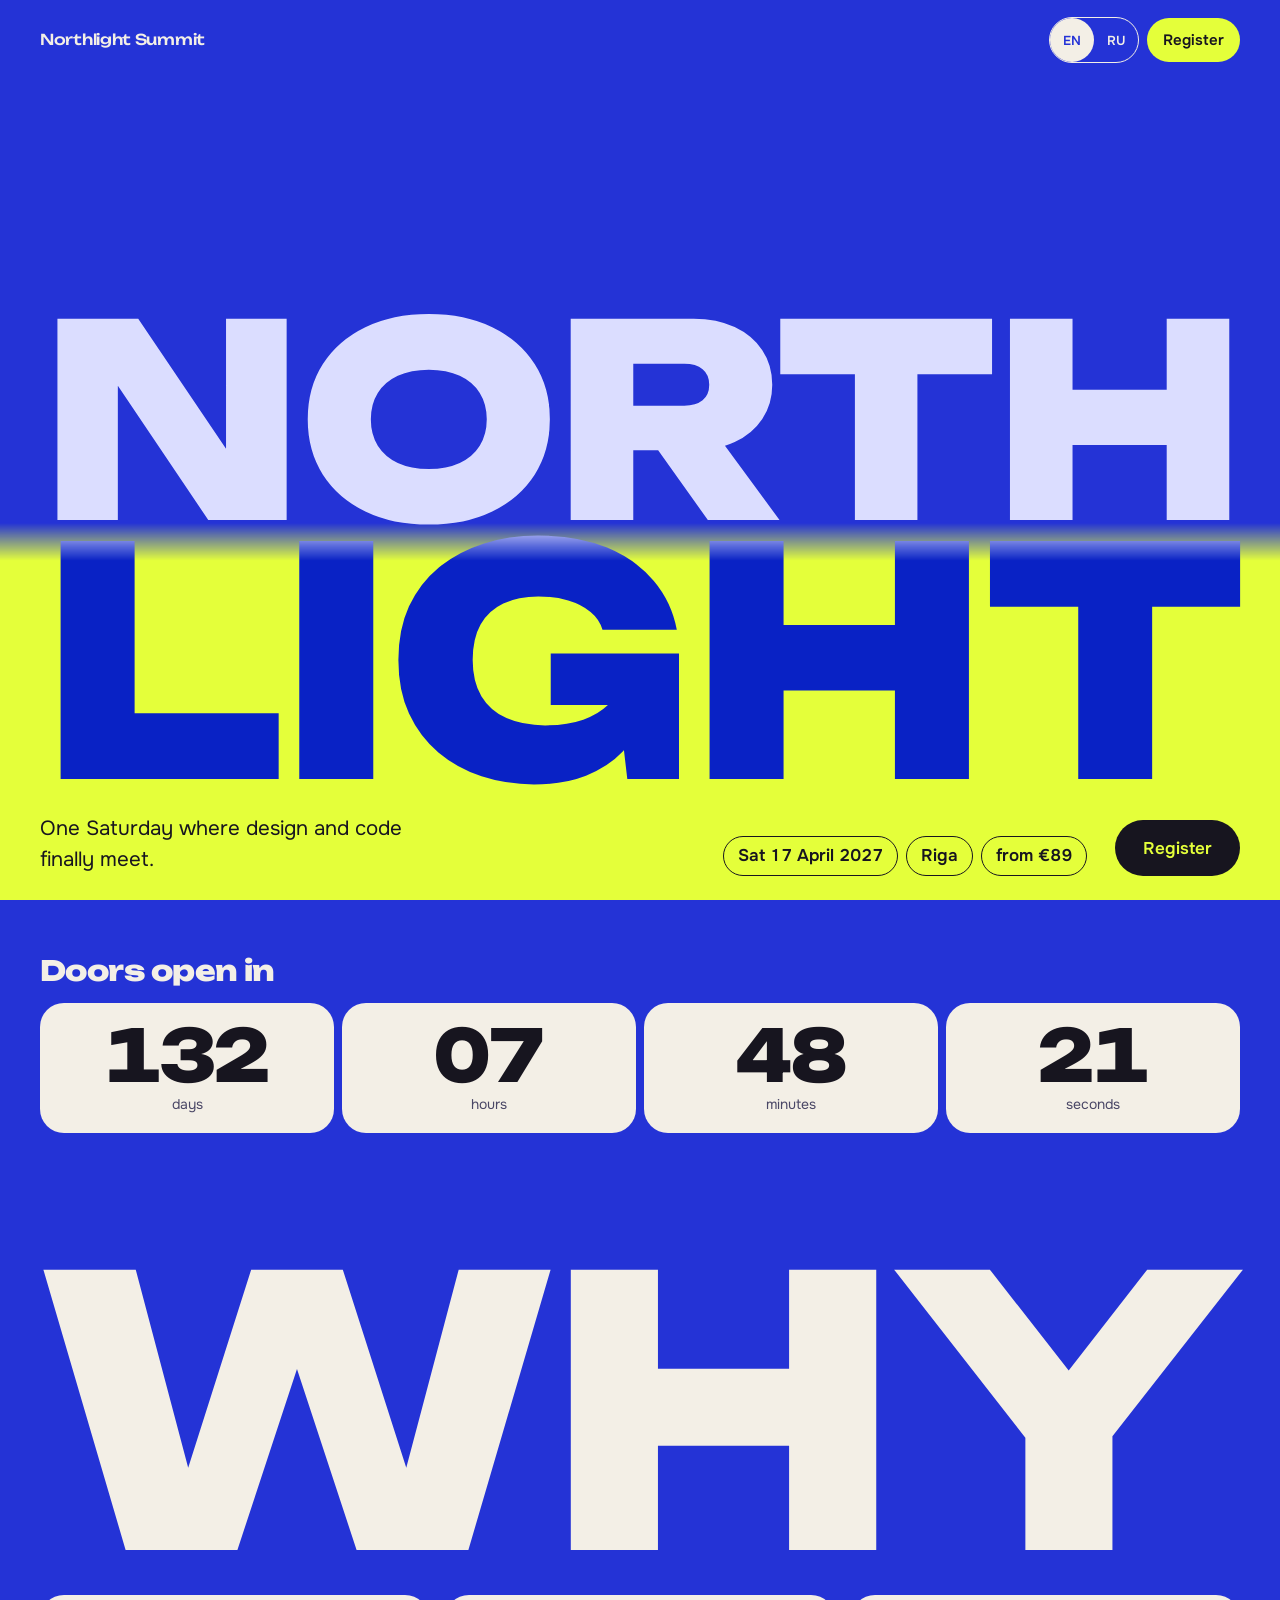
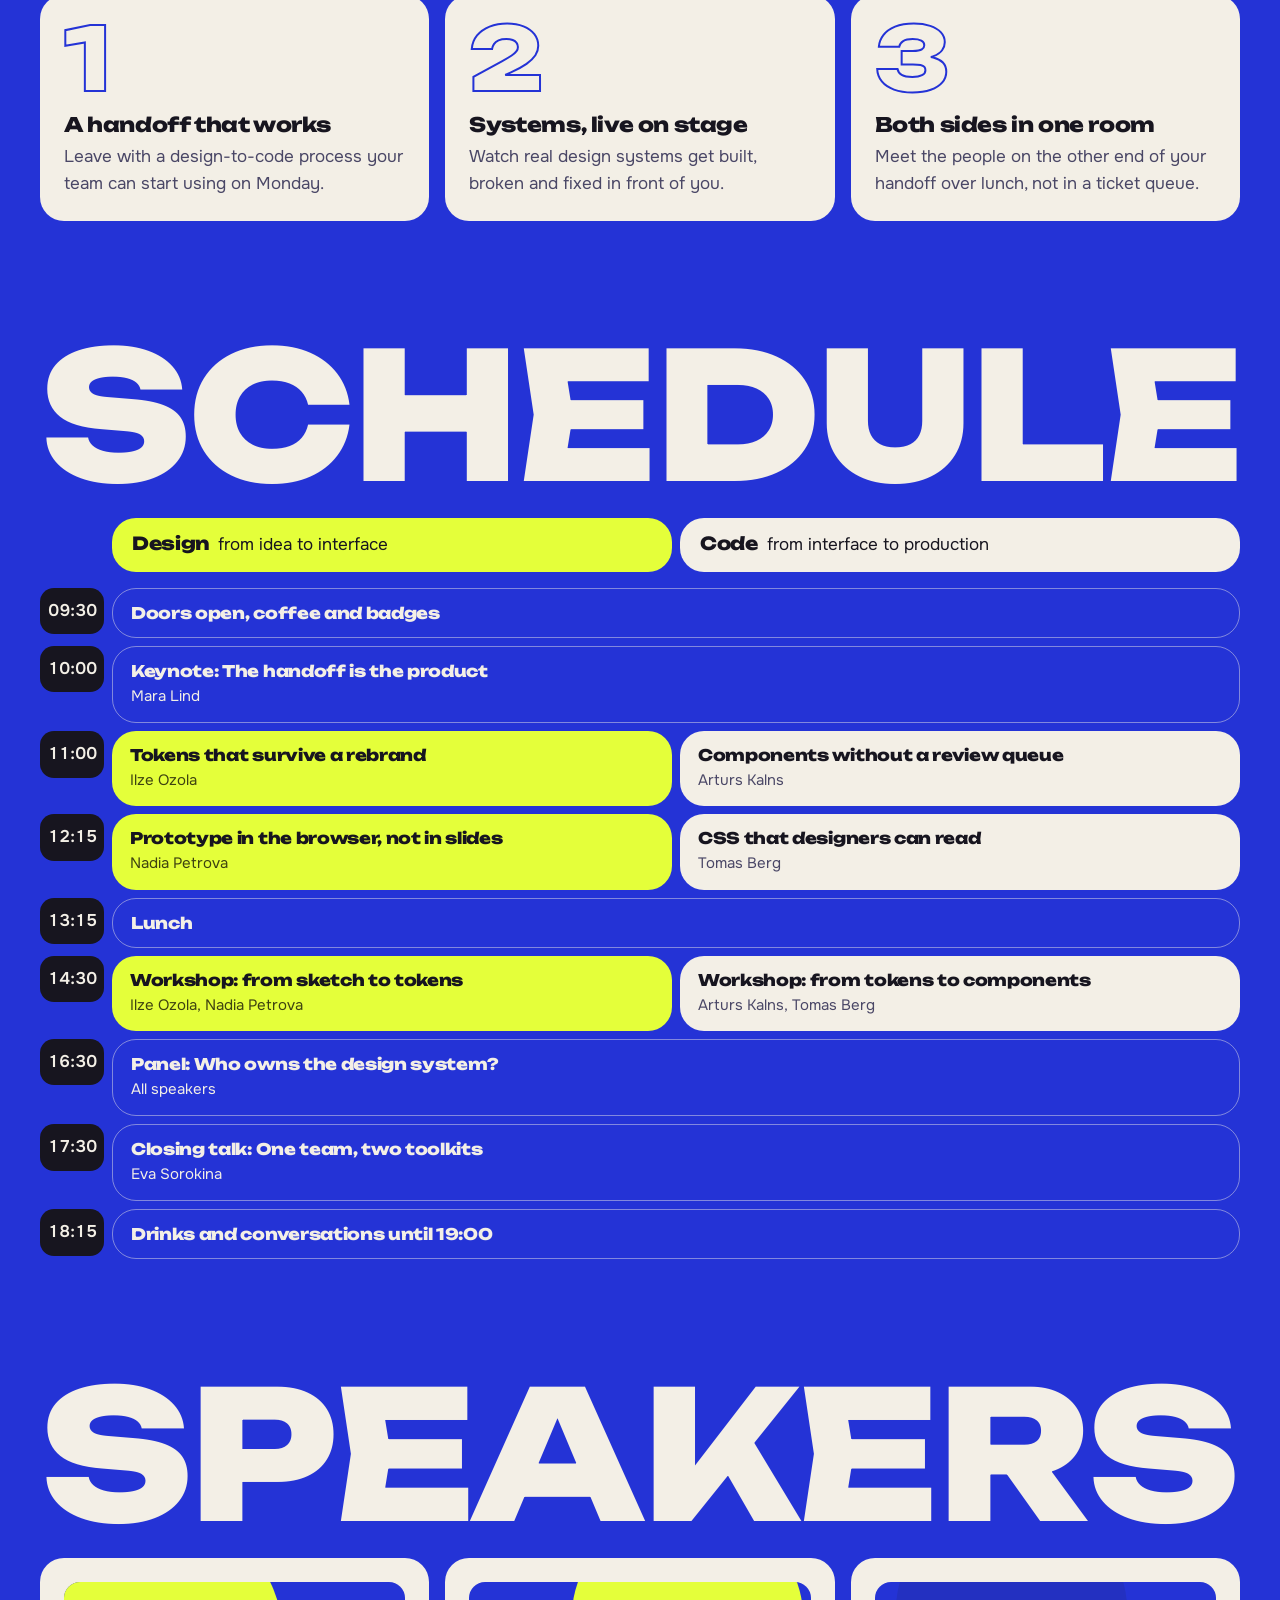
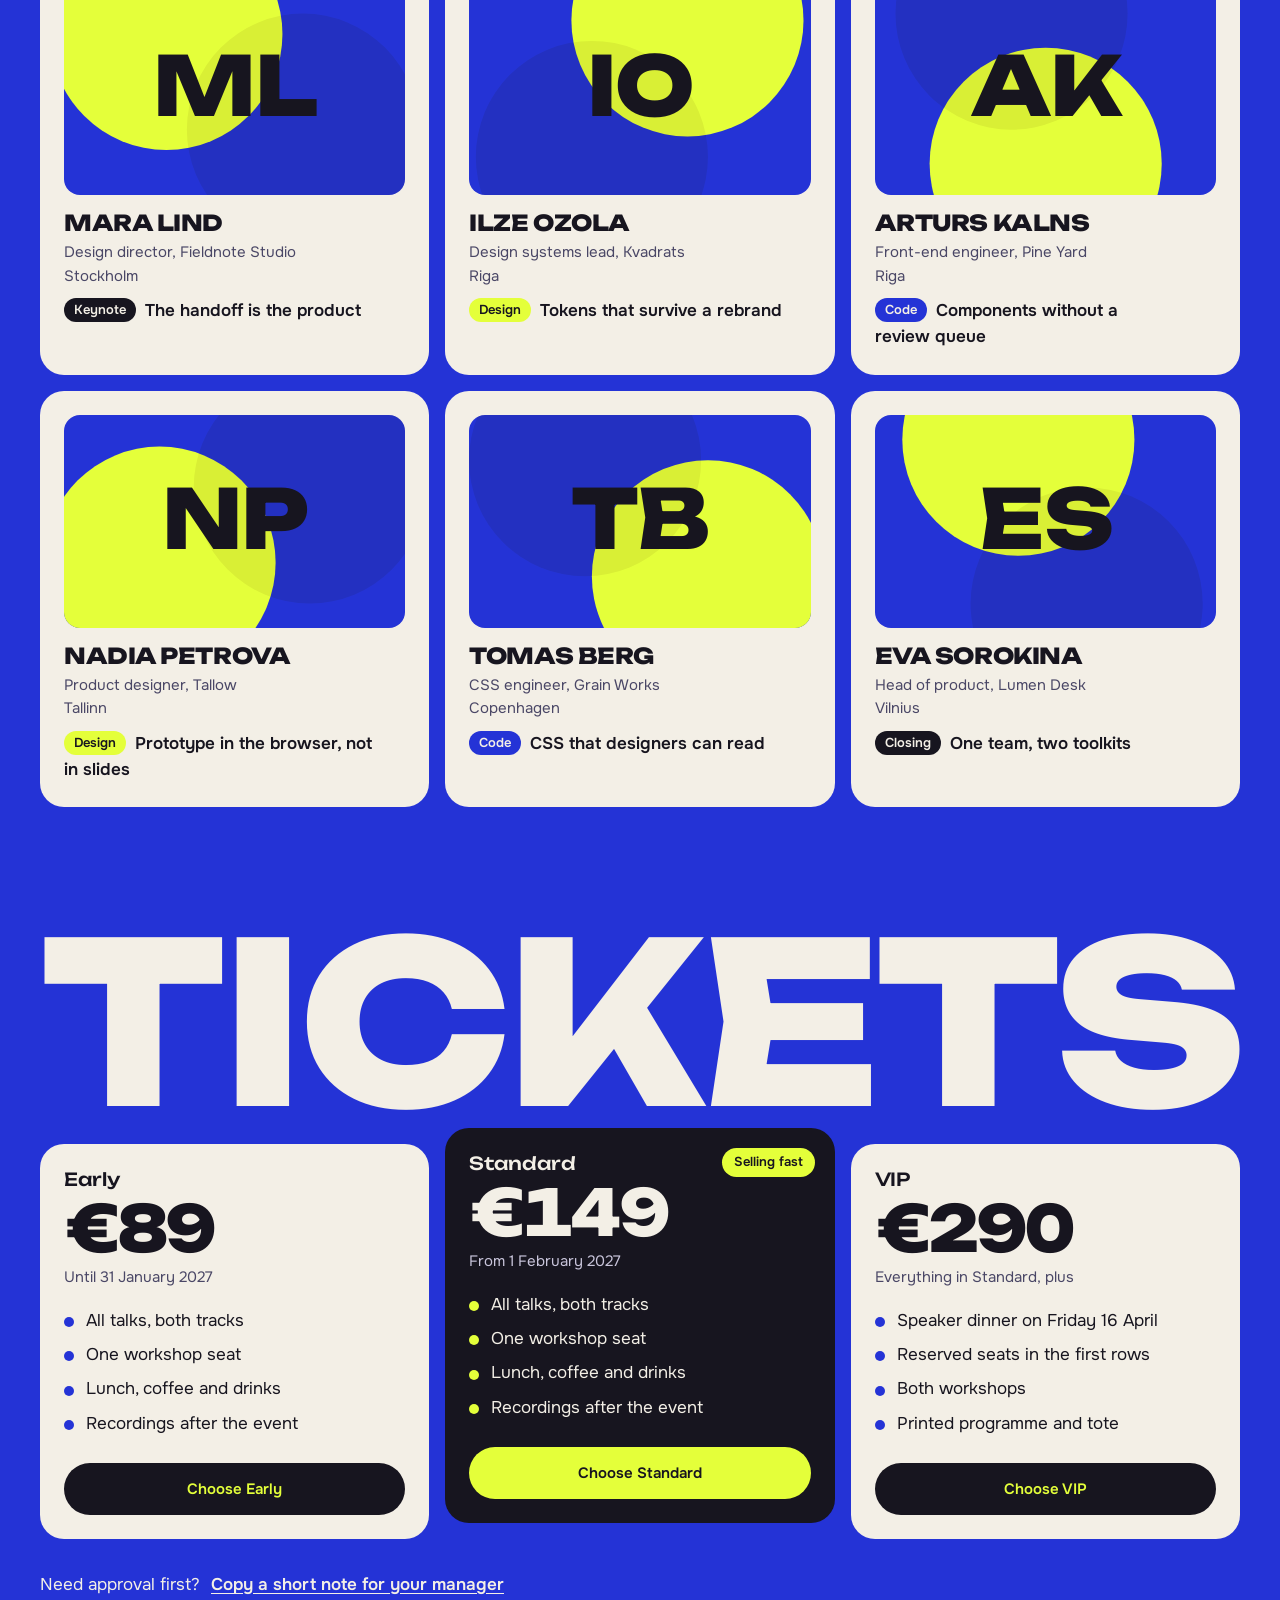
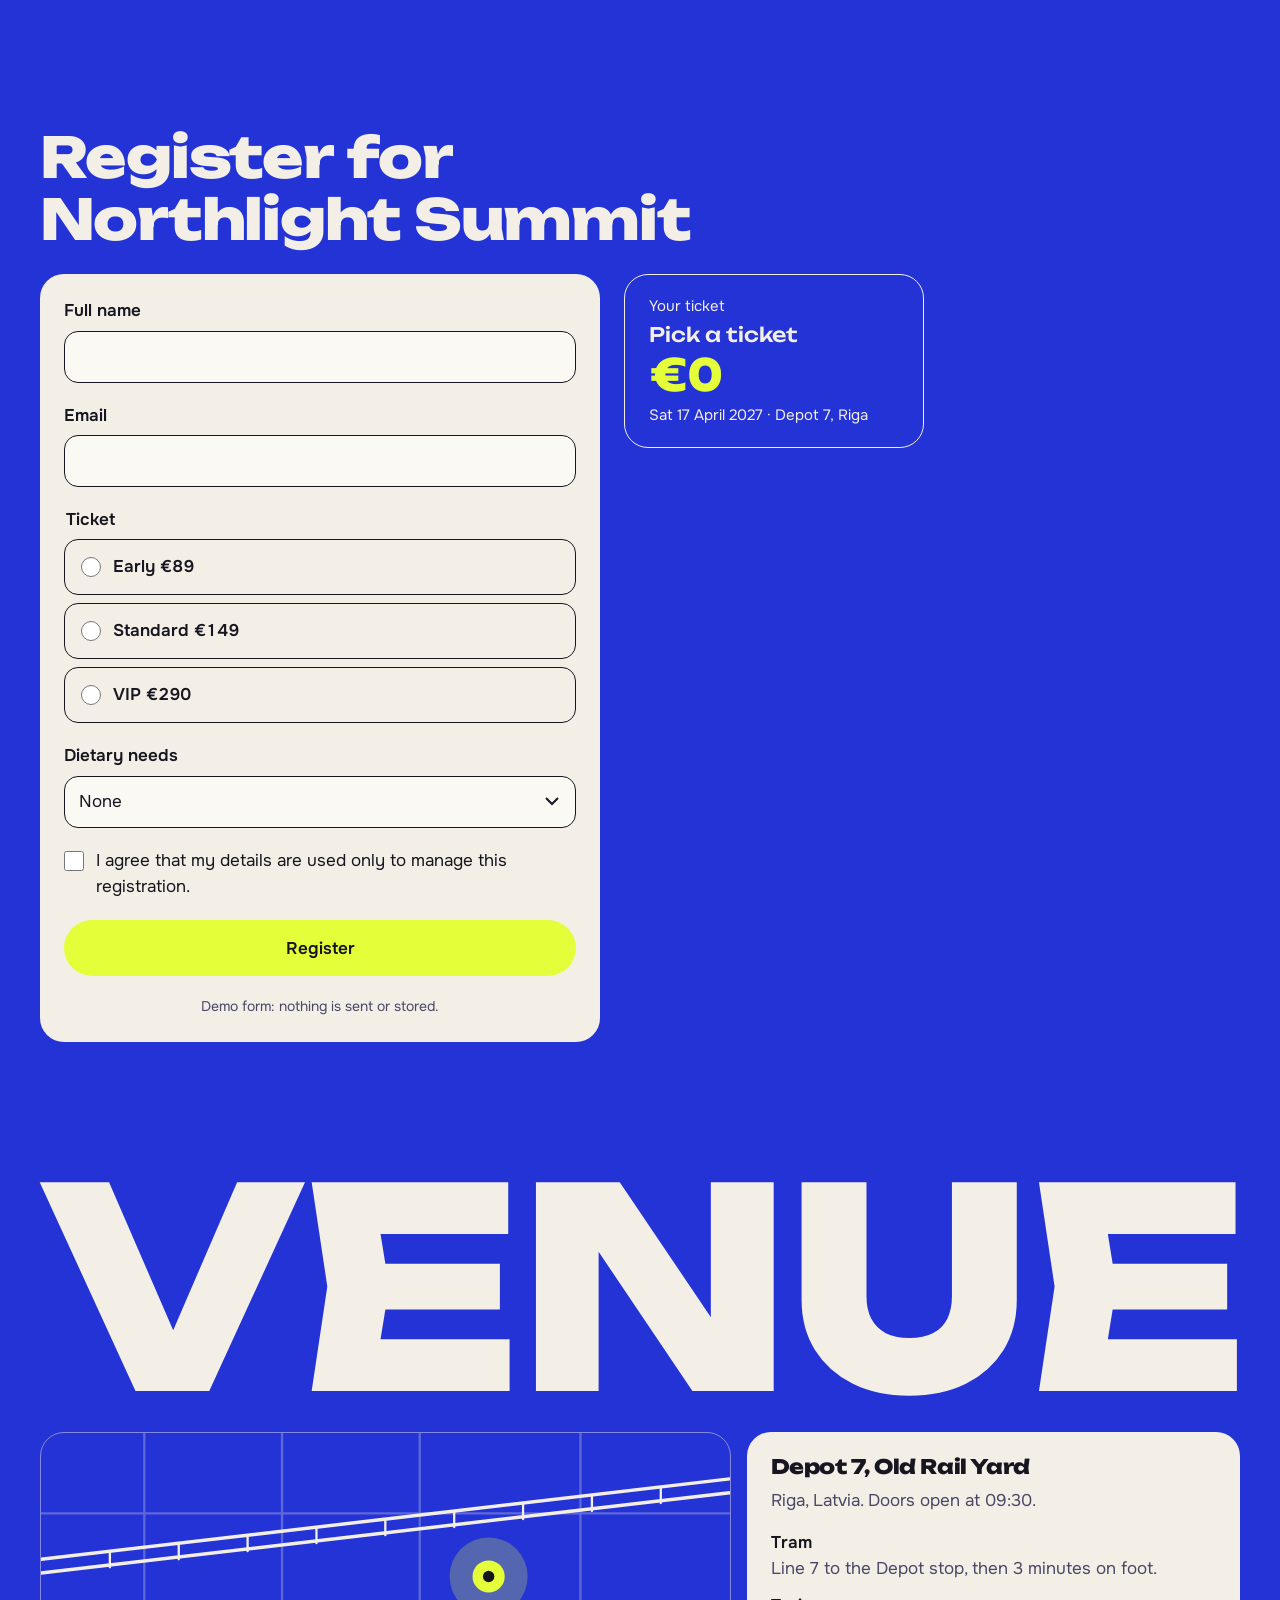
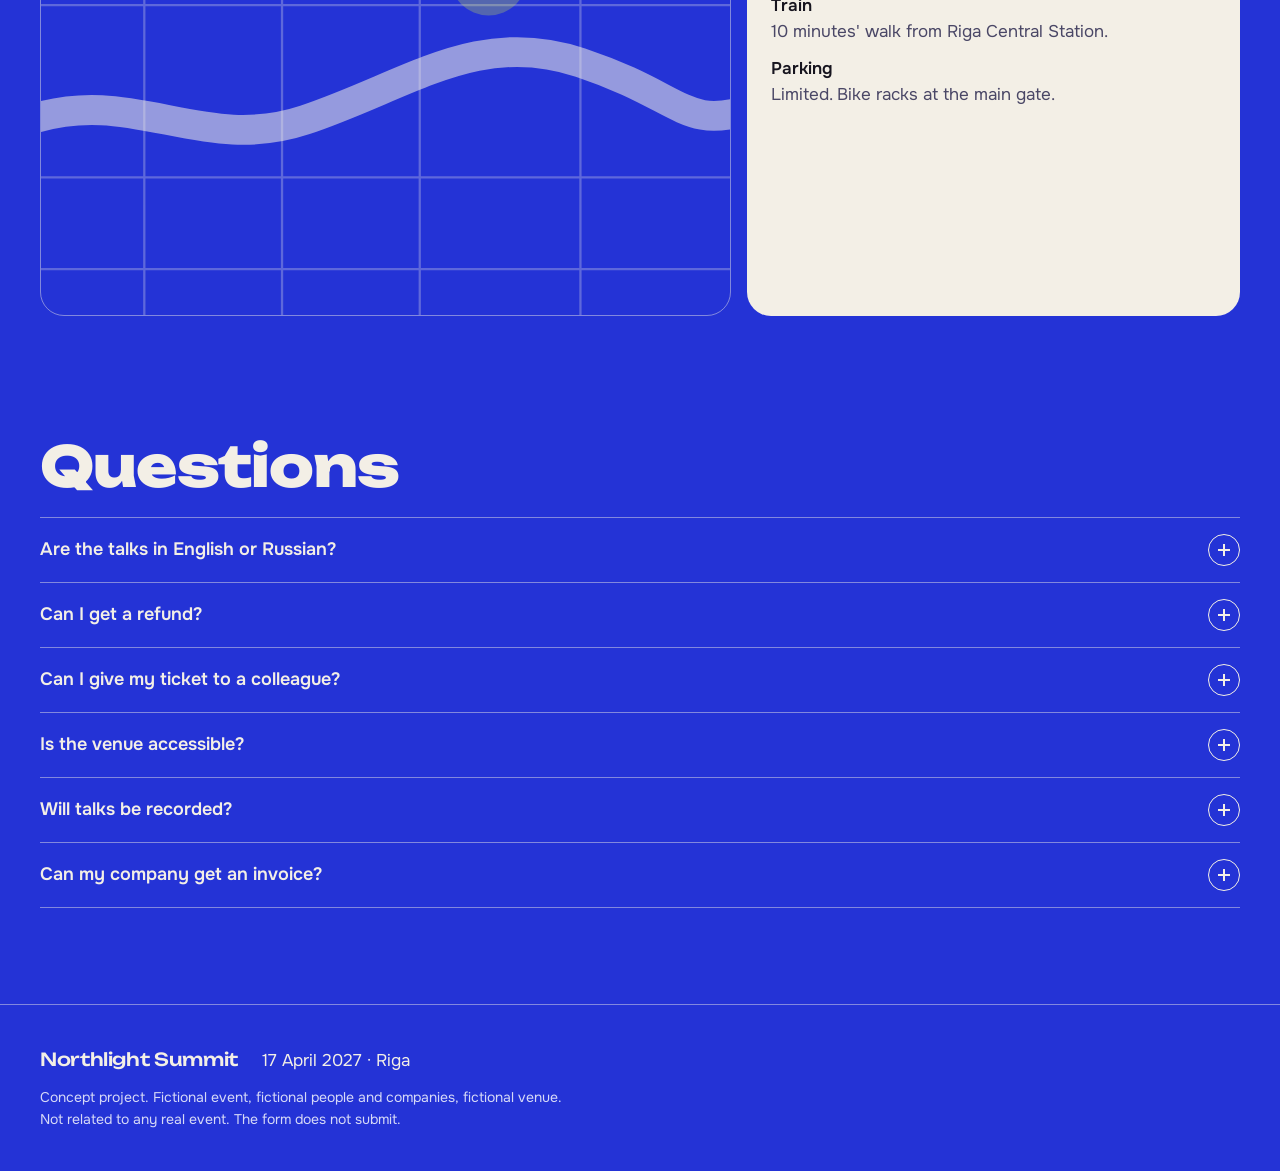
==== index.html @ 27e55142 "Build full page: hero C, sections, form, EN/RU, fonts Co-Authored-By: Claude Opus 5.5 <noreply@anthr" ====
<!doctype html>
<html lang="en">
<head>
<meta charset="utf-8">
<meta name="viewport" content="width=device-width, initial-scale=1">
<title>Northlight Summit 2027 · Design + Code · Riga, 17 April</title>
<meta name="description" content="A one-day design and code conference in Riga. Two tracks, six speakers, one Saturday. Concept project.">
<meta name="theme-color" content="#2433D6">
<meta property="og:title" content="Northlight Summit 2027">
<meta property="og:description" content="One Saturday where design and code finally meet. Riga, 17 April 2027.">
<meta property="og:type" content="website">
<link rel="icon" href="favicon.svg" type="image/svg+xml">
<link rel="preload" href="fonts/unbounded-800.woff2" as="font" type="font/woff2" crossorigin>
<link rel="stylesheet" href="style.css">
</head>
<body>
<a class="skip" href="#register" data-i18n="skip">Skip to registration</a>

<header class="bar">
  <a class="mark" href="#top" aria-label="Northlight Summit, back to top">Northlight<span> Summit</span></a>
  <div class="lang" role="group" aria-label="Language">
    <button type="button" data-lang="en" aria-pressed="true">EN</button>
    <button type="button" data-lang="ru" aria-pressed="false">RU</button>
  </div>
  <a class="btn btn-acid" href="#register" data-i18n="register">Register</a>
</header>

<main id="top">
  <section class="hero" aria-labelledby="h1">
    <div class="hero-field" aria-hidden="true"></div>
    <h1 class="hero-title" id="h1"><span class="fit">NORTH</span><span class="fit">LIGHT</span><span class="sr"> Summit 2027</span></h1>
    <div class="hero-foot">
      <p class="promise" data-i18n="promise">One Saturday where design and code finally meet.</p>
      <ul class="chips">
        <li data-i18n="chipDate">Sat 17 April 2027</li>
        <li data-i18n="chipCity">Riga</li>
        <li data-i18n="chipFrom">from €89</li>
      </ul>
      <a class="btn btn-ink btn-lg" href="#register" data-i18n="register">Register</a>
    </div>
  </section>

  <section class="count" aria-labelledby="count-h">
    <h2 class="count-h" id="count-h" data-i18n="countH">Doors open in</h2>
    <div class="tiles" aria-hidden="true">
      <div class="tile"><b data-u="d">--</b><span data-u-l="d">days</span></div>
      <div class="tile"><b data-u="h">--</b><span data-u-l="h">hours</span></div>
      <div class="tile"><b data-u="m">--</b><span data-u-l="m">minutes</span></div>
      <div class="tile"><b data-u="s">--</b><span data-u-l="s">seconds</span></div>
    </div>
    <p class="sr" aria-live="polite" id="count-live"></p>
    <p class="count-end" hidden data-i18n="countEnd">This edition has ended. See you next year.</p>
  </section>

  <section class="sec" id="why" aria-labelledby="why-h">
    <h2 class="word" id="why-h"><span class="fit" data-i18n="whyW">WHY</span></h2>
    <ol class="outcomes">
      <li class="panel"><span class="num" aria-hidden="true">1</span>
        <h3 data-i18n="o1h">A handoff that works</h3>
        <p data-i18n="o1p">Leave with a design-to-code process your team can start using on Monday.</p></li>
      <li class="panel"><span class="num" aria-hidden="true">2</span>
        <h3 data-i18n="o2h">Systems, live on stage</h3>
        <p data-i18n="o2p">Watch real design systems get built, broken and fixed in front of you.</p></li>
      <li class="panel"><span class="num" aria-hidden="true">3</span>
        <h3 data-i18n="o3h">Both sides in one room</h3>
        <p data-i18n="o3p">Meet the people on the other end of your handoff over lunch, not in a ticket queue.</p></li>
    </ol>
  </section>

  <section class="sec" id="schedule" aria-labelledby="sch-h">
    <h2 class="word" id="sch-h"><span class="fit" data-i18n="schW">SCHEDULE</span></h2>
    <div class="tracks">
      <p class="track track-d"><b data-i18n="tdName">Design</b> <span data-i18n="tdLine">from idea to interface</span></p>
      <p class="track track-c"><b data-i18n="tcName">Code</b> <span data-i18n="tcLine">from interface to production</span></p>
    </div>
    <div class="tabs" role="tablist" aria-label="Track">
      <button role="tab" id="tab-all" aria-controls="slots" aria-selected="true" data-show="all" data-i18n="tabAll">All</button>
      <button role="tab" id="tab-d" aria-controls="slots" aria-selected="false" tabindex="-1" data-show="d" data-i18n="tdName">Design</button>
      <button role="tab" id="tab-c" aria-controls="slots" aria-selected="false" tabindex="-1" data-show="c" data-i18n="tcName">Code</button>
    </div>
    <div class="slots" id="slots" role="tabpanel" aria-labelledby="tab-all" data-show="all" tabindex="0">
      <div class="slot shared"><time>09:30</time><div class="talk"><h3 data-i18n="s1">Doors open, coffee and badges</h3></div></div>
      <div class="slot shared"><time>10:00</time><div class="talk"><h3 data-i18n="s2">Keynote: The handoff is the product</h3><p>Mara Lind</p></div></div>
      <div class="slot"><time>11:00</time>
        <div class="talk d"><h3 data-i18n="s3d">Tokens that survive a rebrand</h3><p data-i18n="nIlze">Ilze Ozola</p></div>
        <div class="talk c"><h3 data-i18n="s3c">Components without a review queue</h3><p data-i18n="nArturs">Arturs Kalns</p></div></div>
      <div class="slot"><time>12:15</time>
        <div class="talk d"><h3 data-i18n="s4d">Prototype in the browser, not in slides</h3><p data-i18n="nNadia">Nadia Petrova</p></div>
        <div class="talk c"><h3 data-i18n="s4c">CSS that designers can read</h3><p data-i18n="nTomas">Tomas Berg</p></div></div>
      <div class="slot shared"><time>13:15</time><div class="talk"><h3 data-i18n="s5">Lunch</h3></div></div>
      <div class="slot"><time>14:30</time>
        <div class="talk d"><h3 data-i18n="s6d">Workshop: from sketch to tokens</h3><p data-i18n="nIlzeNadia">Ilze Ozola, Nadia Petrova</p></div>
        <div class="talk c"><h3 data-i18n="s6c">Workshop: from tokens to components</h3><p data-i18n="nArtursTomas">Arturs Kalns, Tomas Berg</p></div></div>
      <div class="slot shared"><time>16:30</time><div class="talk"><h3 data-i18n="s7">Panel: Who owns the design system?</h3><p data-i18n="sAll">All speakers</p></div></div>
      <div class="slot shared"><time>17:30</time><div class="talk"><h3 data-i18n="s8">Closing talk: One team, two toolkits</h3><p data-i18n="nEva">Eva Sorokina</p></div></div>
      <div class="slot shared"><time>18:15</time><div class="talk"><h3 data-i18n="s9">Drinks and conversations until 19:00</h3></div></div>
    </div>
  </section>

  <section class="sec" id="speakers" aria-labelledby="spk-h">
    <h2 class="word" id="spk-h"><span class="fit" data-i18n="spkW">SPEAKERS</span></h2>
    <ul class="speakers">
      <li class="panel spk"><span class="av" data-av="ML 0"></span><h3>Mara Lind</h3><p class="role" data-i18n="r1">Design director, Fieldnote Studio<br>Stockholm</p><p class="spk-talk"><span class="chip-both" data-i18n="both">Keynote</span> <span data-i18n="s2t">The handoff is the product</span></p></li>
      <li class="panel spk"><span class="av" data-av="IO 1"></span><h3 data-i18n="nIlze">Ilze Ozola</h3><p class="role" data-i18n="r2">Design systems lead, Kvadrats<br>Riga</p><p class="spk-talk"><span class="chip-d" data-i18n="tdName">Design</span> <span data-i18n="s3d">Tokens that survive a rebrand</span></p></li>
      <li class="panel spk"><span class="av" data-av="AK 2"></span><h3 data-i18n="nArturs">Arturs Kalns</h3><p class="role" data-i18n="r3">Front-end engineer, Pine Yard<br>Riga</p><p class="spk-talk"><span class="chip-c" data-i18n="tcName">Code</span> <span data-i18n="s3c">Components without a review queue</span></p></li>
      <li class="panel spk"><span class="av" data-av="NP 3"></span><h3 data-i18n="nNadia">Nadia Petrova</h3><p class="role" data-i18n="r4">Product designer, Tallow<br>Tallinn</p><p class="spk-talk"><span class="chip-d" data-i18n="tdName">Design</span> <span data-i18n="s4d">Prototype in the browser, not in slides</span></p></li>
      <li class="panel spk"><span class="av" data-av="TB 4"></span><h3 data-i18n="nTomas">Tomas Berg</h3><p class="role" data-i18n="r5">CSS engineer, Grain Works<br>Copenhagen</p><p class="spk-talk"><span class="chip-c" data-i18n="tcName">Code</span> <span data-i18n="s4c">CSS that designers can read</span></p></li>
      <li class="panel spk"><span class="av" data-av="ES 5"></span><h3 data-i18n="nEva">Eva Sorokina</h3><p class="role" data-i18n="r6">Head of product, Lumen Desk<br>Vilnius</p><p class="spk-talk"><span class="chip-both" data-i18n="closing">Closing</span> <span data-i18n="s8t">One team, two toolkits</span></p></li>
    </ul>
  </section>

  <section class="sec" id="tickets" aria-labelledby="tix-h">
    <h2 class="word" id="tix-h"><span class="fit" data-i18n="tixW">TICKETS</span></h2>
    <div class="tickets">
      <article class="panel tix">
        <h3 data-i18n="tEarly">Early</h3>
        <p class="price">€89</p>
        <p class="tix-note" data-i18n="tEarlyNote">Until 31 January 2027</p>
        <ul data-i18n="tEarlyList"><li>All talks, both tracks</li><li>One workshop seat</li><li>Lunch, coffee and drinks</li><li>Recordings after the event</li></ul>
        <button class="btn btn-ink" type="button" data-tier="early" data-i18n="cEarly">Choose Early</button>
      </article>
      <article class="panel tix tix-hot">
        <span class="hot" data-i18n="hot">Selling fast</span>
        <h3 data-i18n="tStd">Standard</h3>
        <p class="price">€149</p>
        <p class="tix-note" data-i18n="tStdNote">From 1 February 2027</p>
        <ul data-i18n="tStdList"><li>All talks, both tracks</li><li>One workshop seat</li><li>Lunch, coffee and drinks</li><li>Recordings after the event</li></ul>
        <button class="btn btn-acid" type="button" data-tier="standard" data-i18n="cStd">Choose Standard</button>
      </article>
      <article class="panel tix">
        <h3>VIP</h3>
        <p class="price">€290</p>
        <p class="tix-note" data-i18n="tVipNote">Everything in Standard, plus</p>
        <ul data-i18n="tVipList"><li>Speaker dinner on Friday 16 April</li><li>Reserved seats in the first rows</li><li>Both workshops</li><li>Printed programme and tote</li></ul>
        <button class="btn btn-ink" type="button" data-tier="vip" data-i18n="cVip">Choose VIP</button>
      </article>
    </div>
    <p class="boss"><span data-i18n="boss">Need approval first?</span> <button type="button" class="link" id="copy-note" data-i18n="bossBtn">Copy a short note for your manager</button> <span class="copied" role="status" id="copied"></span></p>
  </section>

  <section class="sec form-sec" id="register" aria-labelledby="reg-h">
    <h2 class="reg-h" id="reg-h" data-i18n="regH">Register for Northlight Summit</h2>
    <div class="reg">
      <form class="panel form" id="form" novalidate>
        <div class="field">
          <label for="f-name" data-i18n="fName">Full name</label>
          <input id="f-name" name="name" autocomplete="name" required aria-describedby="e-name">
          <p class="err" id="e-name"></p>
        </div>
        <div class="field">
          <label for="f-email" data-i18n="fEmail">Email</label>
          <input id="f-email" name="email" type="email" autocomplete="email" inputmode="email" required aria-describedby="e-email">
          <p class="err" id="e-email"></p>
        </div>
        <fieldset class="field" aria-describedby="e-tier">
          <legend data-i18n="fTier">Ticket</legend>
          <div class="radios">
            <label class="radio"><input type="radio" name="tier" value="early"><span><b data-i18n="tEarly">Early</b> €89</span></label>
            <label class="radio"><input type="radio" name="tier" value="standard"><span><b data-i18n="tStd">Standard</b> €149</span></label>
            <label class="radio"><input type="radio" name="tier" value="vip"><span><b>VIP</b> €290</span></label>
          </div>
          <p class="err" id="e-tier"></p>
        </fieldset>
        <div class="field">
          <label for="f-diet" data-i18n="fDiet">Dietary needs</label>
          <select id="f-diet" name="diet">
            <option value="none" data-i18n="dNone">None</option>
            <option value="vegetarian" data-i18n="dVeg">Vegetarian</option>
            <option value="vegan" data-i18n="dVegan">Vegan</option>
            <option value="gluten" data-i18n="dGluten">Gluten-free</option>
            <option value="other" data-i18n="dOther">Other</option>
          </select>
        </div>
        <div class="field" id="other-wrap" hidden>
          <label for="f-other" data-i18n="fOther">Tell us what you need</label>
          <input id="f-other" name="other" aria-describedby="e-other">
          <p class="err" id="e-other"></p>
        </div>
        <div class="field">
          <label class="check"><input type="checkbox" id="f-consent" name="consent" aria-describedby="e-consent"><span data-i18n="fConsent">I agree that my details are used only to manage this registration.</span></label>
          <p class="err" id="e-consent"></p>
        </div>
        <button class="btn btn-acid btn-lg" type="submit" data-i18n="register">Register</button>
        <p class="demo" data-i18n="demo">Demo form: nothing is sent or stored.</p>
      </form>
      <div class="panel done" id="done" hidden tabindex="-1">
        <h3 data-i18n="doneH">You're on the list</h3>
        <p id="done-text"></p>
        <p class="ref"><span data-i18n="doneRef">Reference</span> <b id="done-ref"></b></p>
        <p class="demo" data-i18n="doneDemo">Demo: nothing was sent.</p>
      </div>
      <aside class="summary" aria-live="polite">
        <p data-i18n="sumH">Your ticket</p>
        <p class="sum-tier" id="sum-tier" data-i18n="sumNone">Pick a ticket</p>
        <p class="sum-price" id="sum-price">€0</p>
        <p class="sum-meta" data-i18n="sumMeta">Sat 17 April 2027 · Depot 7, Riga</p>
      </aside>
    </div>
  </section>

  <section class="sec" id="venue" aria-labelledby="ven-h">
    <h2 class="word" id="ven-h"><span class="fit" data-i18n="venW">VENUE</span></h2>
    <div class="venue">
      <svg class="map" viewBox="0 0 600 420" aria-hidden="true" fill="none" stroke-linecap="round">
        <g stroke="#F3EFE6" stroke-opacity=".28" stroke-width="2">
          <path d="M0 70h600M0 150h600M0 300h600M0 380h600M90 0v420M210 0v420M330 0v420M470 0v420"/>
        </g>
        <path d="M-10 250C80 220 140 280 230 250S380 170 470 200 560 260 620 240" stroke="#F3EFE6" stroke-opacity=".55" stroke-width="26"/>
        <g stroke="#F3EFE6" stroke-width="3"><path d="M0 110L600 40"/><path d="M0 122L600 52" /></g>
        <g stroke="#F3EFE6" stroke-width="2"><path d="M60 117v-14M120 110v-14M180 103v-14M240 96v-14M300 89v-14M360 82v-14M420 75v-14M480 68v-14M540 61v-14"/></g>
        <circle cx="390" cy="125" r="34" fill="#E4FF3A" fill-opacity=".25"/>
        <circle cx="390" cy="125" r="14" fill="#E4FF3A"/>
        <circle cx="390" cy="125" r="5" fill="#17151F"/>
      </svg>
      <div class="panel venue-info">
        <h3 data-i18n="vName">Depot 7, Old Rail Yard</h3>
        <p data-i18n="vAddr">Riga, Latvia. Doors open at 09:30.</p>
        <ul>
          <li><b data-i18n="vTramH">Tram</b> <span data-i18n="vTram">Line 7 to the Depot stop, then 3 minutes on foot.</span></li>
          <li><b data-i18n="vRailH">Train</b> <span data-i18n="vRail">10 minutes' walk from Riga Central Station.</span></li>
          <li><b data-i18n="vParkH">Parking</b> <span data-i18n="vPark">Limited. Bike racks at the main gate.</span></li>
        </ul>
      </div>
    </div>
  </section>

  <section class="sec" id="faq" aria-labelledby="faq-h">
    <h2 class="faq-h" id="faq-h" data-i18n="faqH">Questions</h2>
    <div class="faq">
      <details><summary data-i18n="q1">Are the talks in English or Russian?</summary><p data-i18n="a1">All talks are in English. Slides and the programme are in English and Russian, and speakers take questions in both.</p></details>
      <details><summary data-i18n="q2">Can I get a refund?</summary><p data-i18n="a2">Yes, a full refund until 17 March 2027. After that you can transfer your ticket instead.</p></details>
      <details><summary data-i18n="q3">Can I give my ticket to a colleague?</summary><p data-i18n="a3">Yes. Send us their name and email up to the day before the event, free of charge.</p></details>
      <details><summary data-i18n="q4">Is the venue accessible?</summary><p data-i18n="a4">The hall is on one level with step-free entry, accessible toilets and a quiet room. Tell us in the form if you need anything else.</p></details>
      <details><summary data-i18n="q5">Will talks be recorded?</summary><p data-i18n="a5">Yes. Every ticket includes the recordings, sent by email about two weeks after the event. Workshops are not recorded.</p></details>
      <details><summary data-i18n="q6">Can my company get an invoice?</summary><p data-i18n="a6">Yes. Add your company details after registering and we send a VAT invoice within two working days.</p></details>
    </div>
  </section>
</main>

<footer class="foot">
  <p class="mark">Northlight Summit</p>
  <p data-i18n="fDate">17 April 2027 · Riga</p>
  <p class="disc" data-i18n="disc">Concept project. Fictional event, fictional people and companies, fictional venue. Not related to any real event. The form does not submit.</p>
</footer>

<a class="dock btn btn-acid" href="#register" id="dock"><span data-i18n="register">Register</span> · <span data-i18n="chipFrom">from €89</span></a>

<script src="main.js" defer></script>
</body>
</html>
---- style.css ----
@font-face{font-family:Unbounded;font-weight:500;font-display:swap;src:url(fonts/unbounded-500.woff2) format("woff2")}
@font-face{font-family:Unbounded;font-weight:800;font-display:swap;src:url(fonts/unbounded-800.woff2) format("woff2")}
@font-face{font-family:Onest;font-weight:400;font-display:swap;src:url(fonts/onest-400.woff2) format("woff2")}
@font-face{font-family:Onest;font-weight:600;font-display:swap;src:url(fonts/onest-600.woff2) format("woff2")}

:root{
  --field:#2433D6;--paper:#F3EFE6;--ink:#17151F;--acid:#E4FF3A;--muted:#4A4766;
  --title:#DBDDFF;--err:#B3261E;--acid-ink:#3E4310;--paper-hi:#FBF9F4;
  --r:24px;--pill:999px;--gut:16px;--bar:64px;
  --ease:cubic-bezier(.16,1,.3,1);
  --display:Unbounded,"Arial Black",sans-serif;--text:Onest,system-ui,sans-serif;
}
*,*::before,*::after{box-sizing:border-box}
*{margin:0}
[hidden]{display:none!important}
html{color:var(--paper);scroll-behavior:smooth;scroll-padding-top:calc(var(--bar) + 16px);accent-color:var(--acid);scrollbar-color:var(--acid) var(--field)}
body{background:var(--field);color:var(--paper);font:400 17px/1.55 var(--text);-webkit-font-smoothing:antialiased;text-rendering:optimizeLegibility}
::selection{background:var(--acid);color:var(--ink)}
:focus-visible{outline:3px solid var(--acid);outline-offset:3px;border-radius:6px}
.panel :focus-visible,.hero-foot :focus-visible{outline-color:var(--field)}
h1,h2,h3{font-family:var(--display);font-weight:800;letter-spacing:-.02em;line-height:1.1;text-wrap:balance}
h3{font-size:20px}
p{text-wrap:pretty}
ul,ol{padding:0;list-style:none}
a{color:inherit}
button{font:inherit;color:inherit;background:none;border:0;cursor:pointer}
.sr{position:absolute;width:1px;height:1px;overflow:hidden;clip-path:inset(50%);white-space:nowrap}
.skip{position:absolute;left:16px;top:-100px;z-index:20;background:var(--acid);color:var(--ink);padding:12px 16px;border-radius:var(--pill)}
.skip:focus{top:8px}
.fit{display:block;width:max-content;font-family:var(--display);font-weight:800;line-height:.84;letter-spacing:-.02em;white-space:nowrap}

/* buttons */
.btn{display:inline-flex;align-items:center;justify-content:center;gap:.4em;min-height:44px;padding:0 16px;border-radius:var(--pill);
  font:600 15px var(--text);text-decoration:none;white-space:nowrap;transition:transform .15s var(--ease),background-color .2s}
.btn:active{transform:scale(.97)}
.btn-acid{background:var(--acid);color:var(--ink)}
.btn-ink{background:var(--ink);color:var(--acid)}
.btn-lg{min-height:56px;padding:0 28px;font-size:17px}
@media (hover:hover){.btn-acid:hover{background:#F0FF8A}.btn-ink:hover{background:#2C2940}}

/* top bar */
.bar{position:sticky;top:0;z-index:10;display:flex;align-items:center;gap:8px;height:var(--bar);padding:0 var(--gut);background:var(--field)}
.mark{font:500 15px var(--display);letter-spacing:-.02em;text-decoration:none;margin-right:auto;white-space:nowrap;padding:12px 0;line-height:20px}
.lang{display:flex;border:1.5px solid var(--paper);border-radius:var(--pill);padding:0}
.lang button{min-width:44px;min-height:44px;border-radius:var(--pill);font:600 13px var(--text)}
.lang [aria-pressed=true]{background:var(--paper);color:var(--field)}
@media (max-width:419px){.mark span{display:none}}

/* hero */
.hero{position:relative;isolation:isolate;overflow:hidden;min-height:calc(100svh - var(--bar));display:flex;flex-direction:column;padding:0 var(--gut)}
.hero-field{position:absolute;inset:auto 0 0;height:46%;background:var(--acid);z-index:-1;
  -webkit-mask:linear-gradient(180deg,transparent,#000 10%);mask:linear-gradient(180deg,transparent,#000 10%)}
.hero-title{margin-top:auto;line-height:.82;mix-blend-mode:difference;color:var(--title);font-size:inherit}
.hero-title .fit{line-height:.82}
.hero-foot{display:grid;gap:14px;padding:22px 0 24px;color:var(--ink)}
.promise{font-size:clamp(17px,1.6vw,22px);max-width:30ch}
.chips{display:flex;flex-wrap:wrap;gap:8px}
.chips li{border:1.5px solid var(--ink);border-radius:var(--pill);padding:6px 14px;font-weight:600;font-variant-numeric:tabular-nums}
.hero-foot .btn{justify-self:start}

/* the page's one authored moment: field rises, title wipes in */
@media (prefers-reduced-motion:no-preference){
  .hero-field{animation:rise 1.1s var(--ease) both}
  .hero-title .fit{animation:wipe .9s var(--ease) both}
  .hero-title .fit+.fit{animation-delay:.12s}
  .hero-foot{animation:fade .6s .5s var(--ease) both}
}
@keyframes rise{from{transform:translateY(100%)}}
@keyframes wipe{from{clip-path:inset(0 100% 0 0)}to{clip-path:inset(0 0 0 0)}}
@keyframes fade{from{opacity:0;filter:blur(6px)}}

/* sections */
.sec{padding:72px var(--gut) 0}
.word{margin-bottom:28px;color:var(--paper)}
.panel{background:var(--paper);color:var(--ink);border-radius:var(--r);padding:24px}
.panel p{color:var(--muted)}

/* countdown */
.count{padding:56px var(--gut) 0}
.count-h{font-size:clamp(20px,2.4vw,28px);margin-bottom:16px}
.tiles{display:grid;grid-template-columns:repeat(4,1fr);gap:8px}
.tile{background:var(--paper);color:var(--ink);border-radius:var(--r);padding:16px 8px;text-align:center}
.tile b{display:block;font:800 clamp(28px,7vw,72px)/1 var(--display);font-variant-numeric:tabular-nums;letter-spacing:-.02em}
.tile span{font-size:14px;color:var(--muted)}
.count-end{font:500 20px var(--display)}

/* why */
.outcomes{display:grid;gap:16px}
.outcomes .panel{display:grid;gap:8px;align-content:start}
.num{font:800 88px/.9 var(--display);color:transparent;-webkit-text-stroke:2px var(--field);margin-bottom:8px}

/* schedule */
.tracks{display:grid;gap:8px;margin-bottom:16px}
.track{border-radius:var(--r);padding:14px 20px;color:var(--ink)}
.track b{font:800 18px var(--display);letter-spacing:-.02em;margin-right:4px}
.track-d{background:var(--acid)}
.track-c{background:var(--paper)}
.tabs{display:flex;gap:4px;padding:4px;border:1.5px solid var(--paper);border-radius:var(--pill);margin-bottom:16px}
.tabs button{flex:1;min-height:44px;border-radius:var(--pill);font-weight:600}
.tabs [aria-selected=true]{background:var(--paper);color:var(--field)}
.slots{display:grid;gap:8px;border-radius:var(--r)}
.slot{display:grid;grid-template-columns:64px 1fr;gap:8px}
.slot time{grid-row:span 2;align-self:start;background:var(--ink);color:var(--paper);border-radius:14px;padding:10px 0;text-align:center;font-weight:600;font-variant-numeric:tabular-nums}
.talk{grid-column:2;border-radius:var(--r);padding:14px 18px;background:var(--paper);color:var(--ink)}
.talk h3{font-size:16px;line-height:1.25}
.talk p{font-size:15px;color:var(--muted);margin-top:4px}
.talk.d{background:var(--acid)}
.talk.d p{color:var(--acid-ink)}
.shared .talk{background:transparent;color:var(--paper);border:1.5px solid color-mix(in oklab,var(--paper) 45%,transparent)}
.shared .talk p{color:var(--paper)}
.slots[data-show=d] .talk.c,.slots[data-show=c] .talk.d{display:none}
@media (prefers-reduced-motion:no-preference){.slots.swap{animation:fade .2s var(--ease)}}

/* speakers */
.speakers{display:grid;gap:16px}
.spk{display:grid;gap:6px;align-content:start}
.av{display:block;width:96px;aspect-ratio:1;border-radius:calc(var(--r) - 8px);overflow:hidden;background:var(--field);margin-bottom:10px}
.av svg{display:block;width:100%;height:100%}
.spk h3{font-size:22px;text-transform:uppercase}
.role{font-size:15px}
.spk-talk{color:var(--ink)!important;font-weight:600;margin-top:4px}
.chip-d,.chip-c,.chip-both{display:inline-block;border-radius:var(--pill);padding:2px 10px;font-size:13px;margin-right:4px;vertical-align:2px}
.chip-d{background:var(--acid);color:var(--ink)}
.chip-c{background:var(--field);color:var(--paper)}
.chip-both{background:var(--ink);color:var(--paper)}

/* tickets */
.tickets{display:grid;gap:16px}
.tix{position:relative;display:flex;flex-direction:column;gap:6px}
.tix h3{font:500 18px var(--display)}
.price{font:800 64px/1 var(--display);letter-spacing:-.03em;color:var(--ink)!important;font-variant-numeric:tabular-nums}
.tix-note{font-size:15px}
.tix ul{display:grid;gap:8px;margin:12px 0 20px;flex:1}
.tix li{padding-left:22px;position:relative}
.tix li::before{content:"";position:absolute;left:0;top:.55em;width:10px;height:10px;border-radius:50%;background:var(--field)}
.tix .btn{align-self:stretch;min-height:52px}
.tix-hot{background:var(--ink);color:var(--paper)}
.tix-hot p,.tix-hot .price{color:var(--paper)!important}
.tix-hot p.tix-note{color:#C9C5DB!important}
.tix-hot li::before{background:var(--acid)}
.hot{position:absolute;top:20px;right:20px;background:var(--acid);color:var(--ink);border-radius:var(--pill);padding:4px 12px;font-size:13px;font-weight:600}
.boss{margin-top:24px}
.link{text-decoration:underline;text-underline-offset:3px;font-weight:600;min-height:44px;text-align:left}
.copied{color:var(--acid);font-weight:600}

/* form */
.form-sec{padding-bottom:8px}
.reg-h{font-size:clamp(28px,4.4vw,56px);margin-bottom:24px;max-width:16ch}
.reg{display:grid;gap:16px;align-items:start}
.form{display:grid;gap:20px}
.field{display:grid;gap:6px;border:0;padding:0;min-width:0}
.field label,.field legend{font-weight:600}
.field legend{margin-bottom:6px}
input:not([type=radio],[type=checkbox]),select{width:100%;min-height:52px;padding:0 14px;border:1.5px solid var(--ink);border-radius:14px;background:var(--paper-hi);color:var(--ink);font:400 17px var(--text);caret-color:var(--field)}
select{appearance:none;background:var(--paper-hi) url("data:image/svg+xml,%3Csvg xmlns='http://www.w3.org/2000/svg' width='14' height='9' fill='none' stroke='%2317151F' stroke-width='2'%3E%3Cpath d='M1 1l6 6 6-6'/%3E%3C/svg%3E") no-repeat right 16px center}
[aria-invalid=true]{border-color:var(--err)!important;box-shadow:0 0 0 1px var(--err)}
.err{color:var(--err)!important;font-size:15px;font-weight:600;min-height:0}
.err:empty{display:none}
.radios{display:grid;gap:8px}
.radio{display:flex;align-items:center;gap:12px;min-height:56px;padding:0 16px;border:1.5px solid var(--ink);border-radius:14px;cursor:pointer;font-variant-numeric:tabular-nums}
.radio:has(:checked){background:var(--ink);color:var(--paper)}
.radio input,.check input{width:20px;height:20px;flex:none}
.radio:has(:checked) input{accent-color:var(--acid)}
.check{display:flex;gap:12px;align-items:flex-start;font-weight:400!important;cursor:pointer;min-height:44px}
.check input{margin-top:3px;accent-color:var(--field)}
.form .btn{justify-self:stretch}
.demo{font-size:14px;text-align:center}
.done{display:grid;gap:10px}
.done .ref b{color:var(--ink);font-variant-numeric:tabular-nums;letter-spacing:.04em}
@media (prefers-reduced-motion:no-preference){.done{animation:wipe .7s var(--ease) both}}
.summary{border:1.5px solid var(--paper);border-radius:var(--r);padding:20px 24px;display:grid;gap:4px}
.summary p:first-child{font-size:15px}
.sum-tier{font:500 20px var(--display)}
.sum-price{font:800 44px/1.1 var(--display);font-variant-numeric:tabular-nums;color:var(--acid)}
.sum-meta{font-size:15px}

/* venue */
.venue{display:grid;gap:16px}
.map{width:100%;height:auto;border:1.5px solid color-mix(in oklab,var(--paper) 45%,transparent);border-radius:var(--r)}
.venue-info{display:grid;gap:10px;align-content:start}
.venue-info ul{display:grid;gap:10px;margin-top:6px}
.venue-info li b{display:block;color:var(--ink)}
.venue-info li span{color:var(--muted)}

/* faq */
.faq-h{font-size:clamp(28px,4.4vw,56px);margin-bottom:20px}
.faq{border-top:1.5px solid color-mix(in oklab,var(--paper) 45%,transparent)}
.faq details{border-bottom:1.5px solid color-mix(in oklab,var(--paper) 45%,transparent)}
.faq summary{list-style:none;display:flex;justify-content:space-between;align-items:center;gap:16px;min-height:64px;padding:12px 0;font-weight:600;font-size:18px;cursor:pointer}
.faq summary::-webkit-details-marker{display:none}
.faq summary::after{content:"";flex:none;width:32px;height:32px;border:1.5px solid var(--paper);border-radius:50%;
  background:linear-gradient(var(--paper),var(--paper)) center/12px 2px no-repeat,linear-gradient(var(--paper),var(--paper)) center/2px 12px no-repeat;transition:transform .3s var(--ease)}
.faq details[open] summary::after{transform:rotate(45deg)}
.faq details p{padding:0 48px 20px 0;max-width:68ch}

/* footer */
.foot{margin-top:96px;padding:32px var(--gut) 96px;border-top:1.5px solid color-mix(in oklab,var(--paper) 45%,transparent);display:grid;gap:6px}
.foot .mark{font-size:18px}
.disc{font-size:14px;max-width:60ch;color:#D6D9F7}

/* phone dock: shows after the hero, hides at the form */
.dock{position:fixed;left:var(--gut);right:var(--gut);bottom:12px;z-index:9;min-height:56px;font-size:17px;box-shadow:0 8px 24px rgb(14 20 90 / .35);
  transform:translateY(calc(100% + 24px));transition:transform .4s var(--ease)}
.dock.on{transform:none}

@media (min-width:768px){
  :root{--gut:40px;--bar:80px}
  .sec{padding-top:120px}
  .hero-foot{grid-template-columns:1fr auto auto;align-items:end;gap:28px}
  .outcomes,.tickets{grid-template-columns:repeat(3,1fr)}
  .speakers{grid-template-columns:repeat(2,1fr)}
  .av{width:auto;aspect-ratio:16/10}
  .tracks{grid-template-columns:1fr 1fr;margin-left:72px}
  .tabs{display:none}
  .slots[data-show] .talk{display:block}
  .slot{grid-template-columns:64px 1fr 1fr}
  .slot time{grid-row:auto}
  .talk{grid-column:auto}
  .shared .talk{grid-column:2/4}
  .reg{grid-template-columns:minmax(0,560px) 300px;justify-content:start;gap:24px}
  .summary{position:sticky;top:calc(var(--bar) + 24px)}
  .venue{grid-template-columns:1.4fr 1fr}
  .dock{display:none}
  .foot{grid-template-columns:auto 1fr;align-items:baseline;column-gap:24px;padding-bottom:40px}
  .disc{grid-column:1/-1}
}
@media (min-width:1100px){
  .speakers{grid-template-columns:repeat(3,1fr)}
  .tix-hot{transform:translateY(-16px)}
}
@media (prefers-reduced-motion:reduce){html{scroll-behavior:auto}*{transition:none!important}}
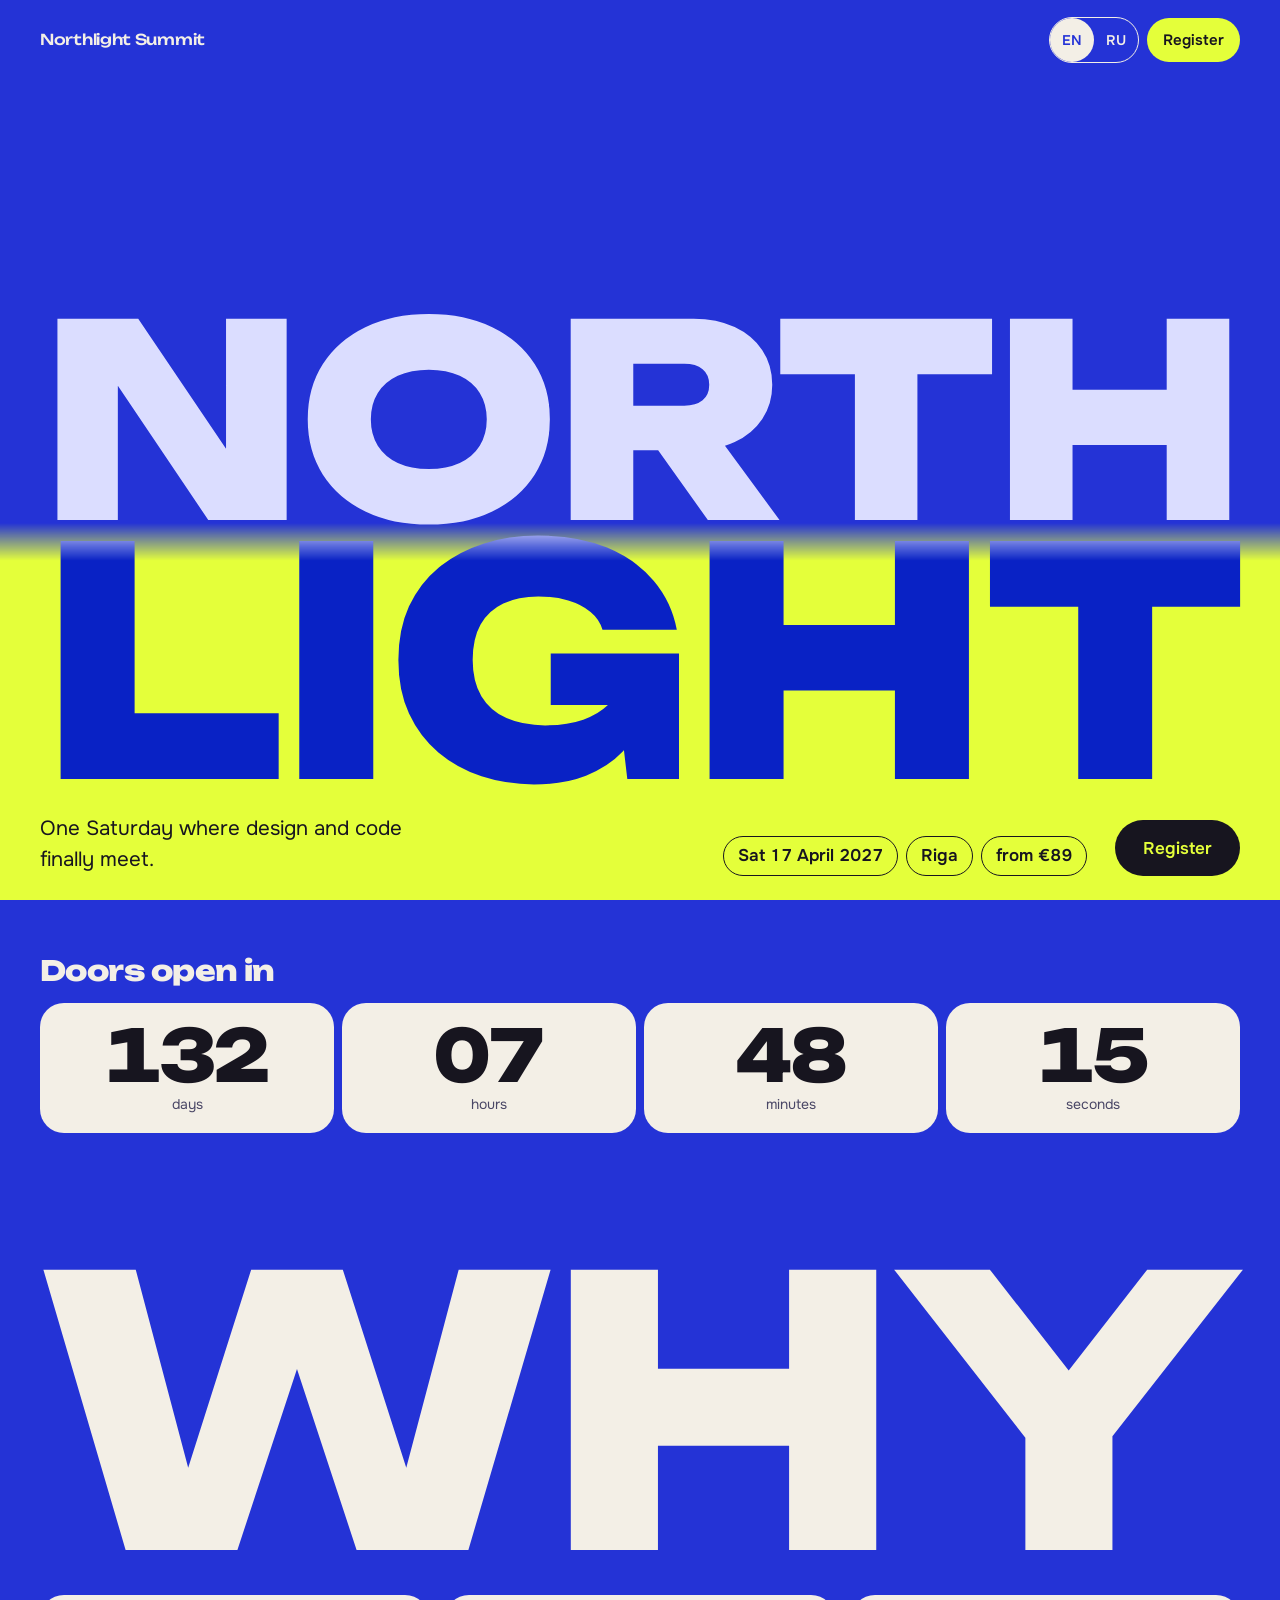
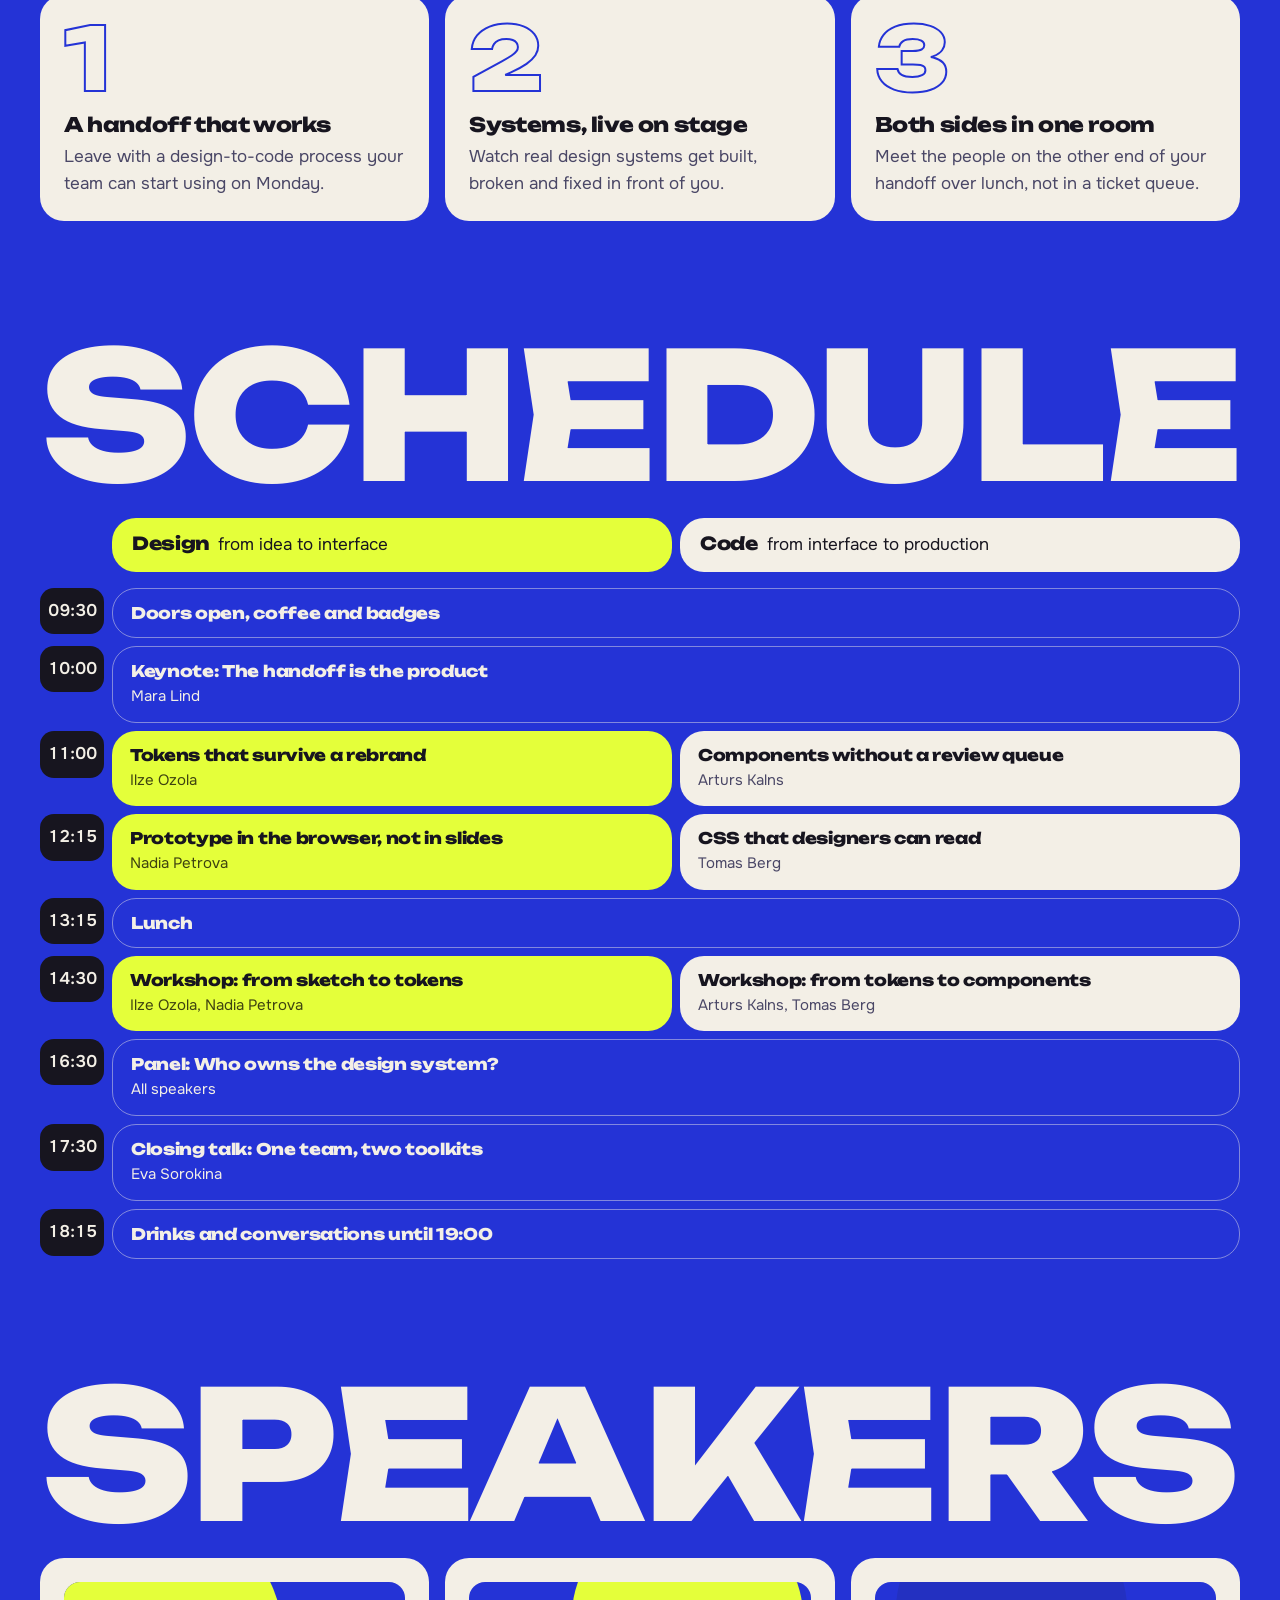
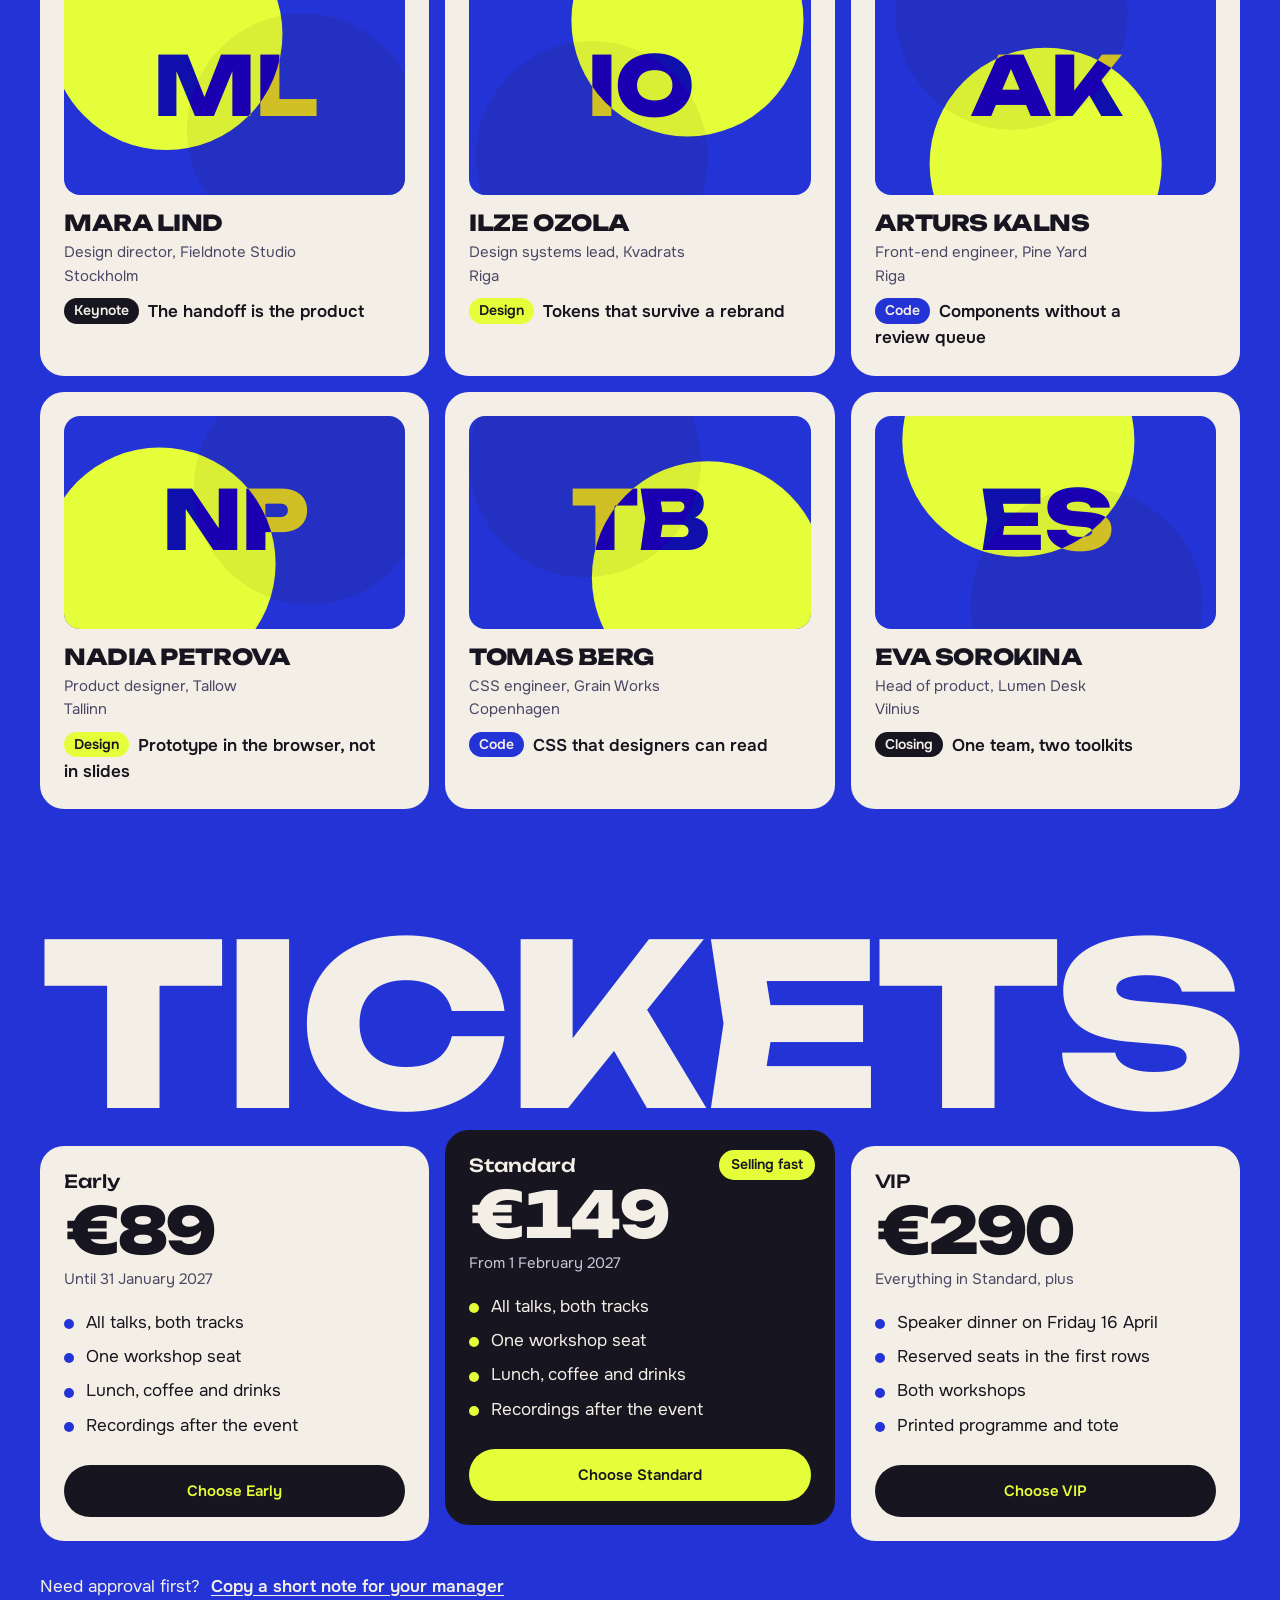
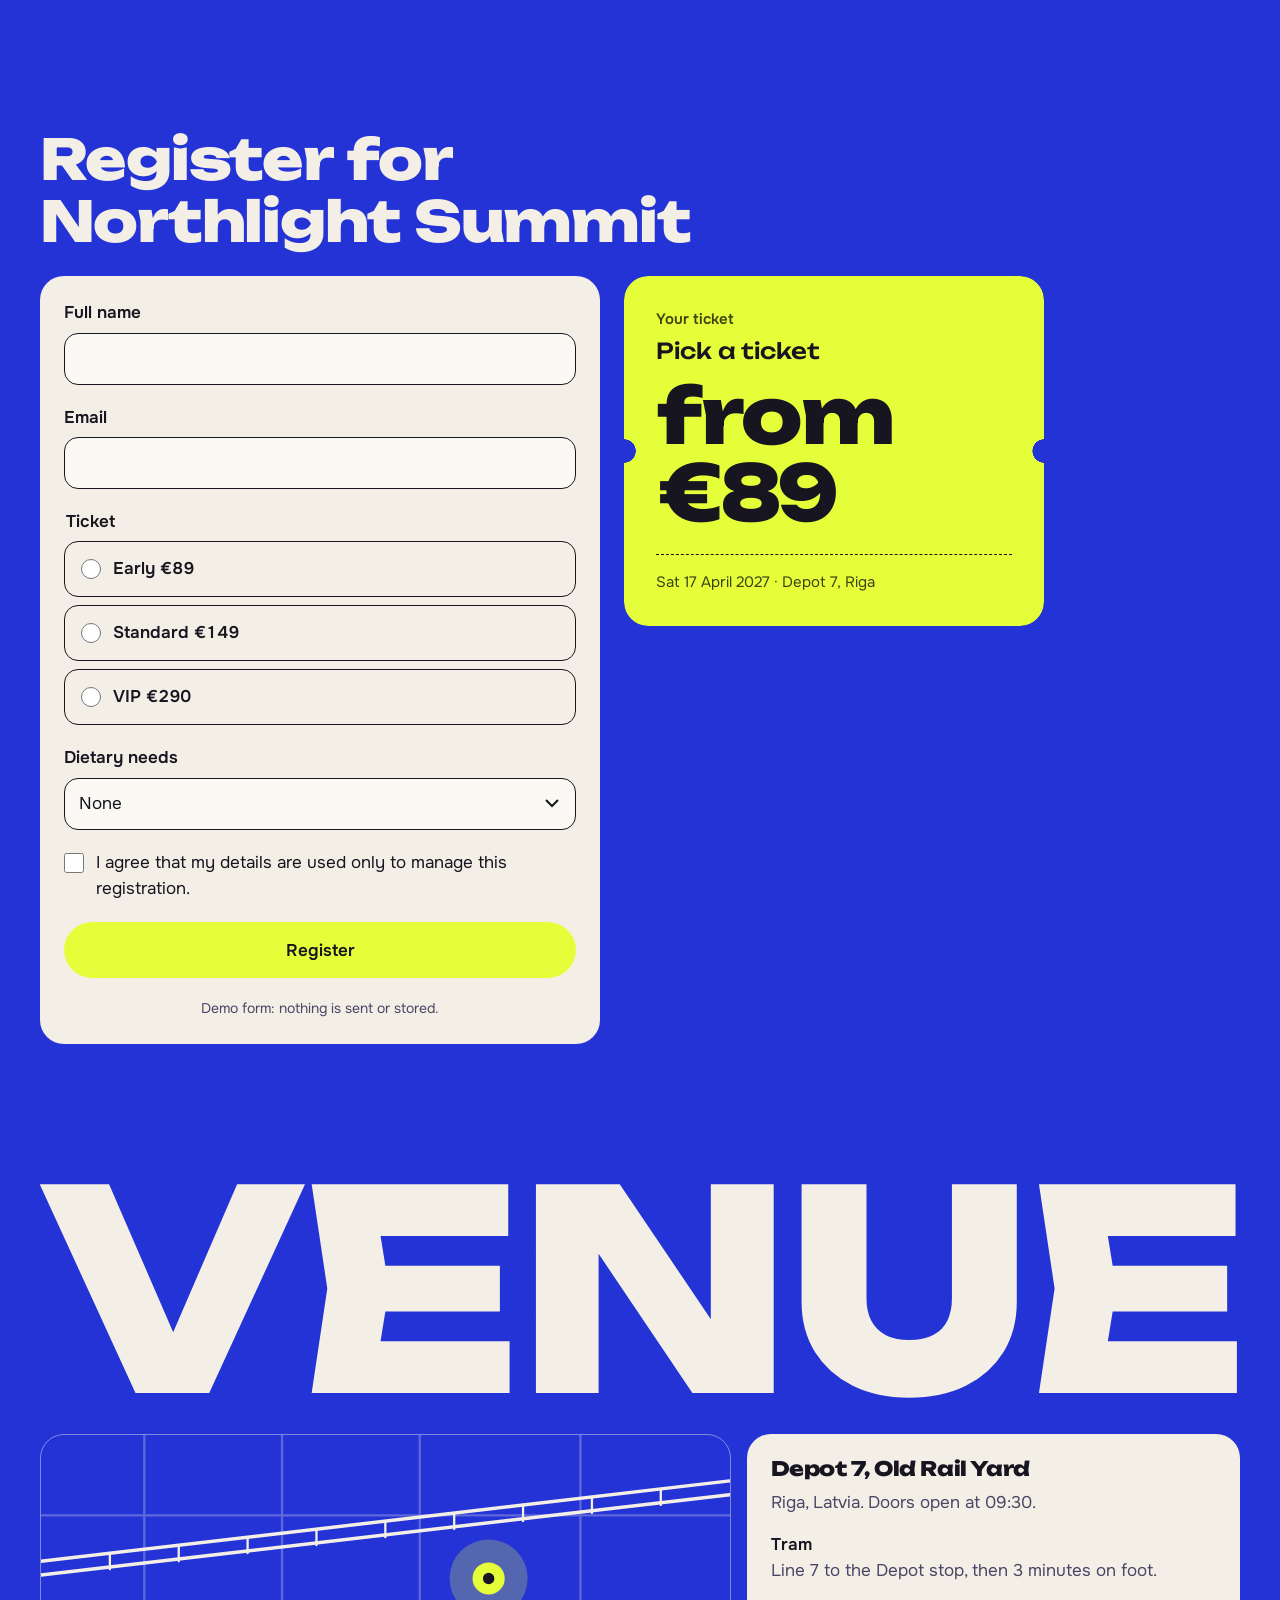
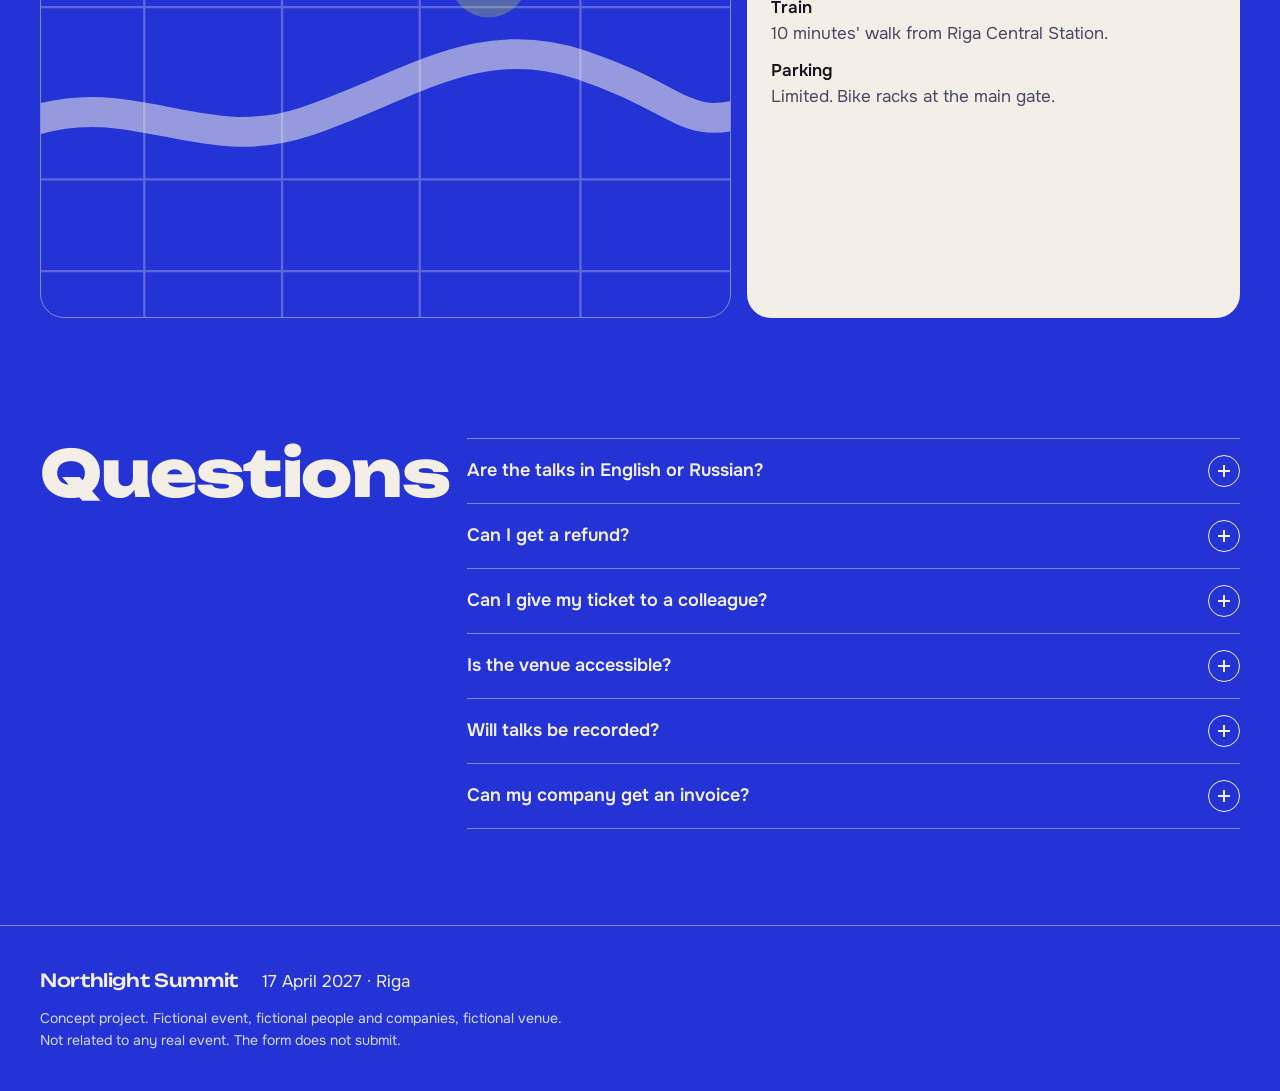
==== commit 2b361044: "polish round 1: ticket-stub summary, FAQ two-column, avatar contrast, 14px chips, radius token Co-Au" ====
--- a/index.html
+++ b/index.html
@@ -192,7 +192,7 @@
       <aside class="summary" aria-live="polite">
         <p data-i18n="sumH">Your ticket</p>
         <p class="sum-tier" id="sum-tier" data-i18n="sumNone">Pick a ticket</p>
-        <p class="sum-price" id="sum-price">€0</p>
+        <p class="sum-price" id="sum-price">from €89</p>
         <p class="sum-meta" data-i18n="sumMeta">Sat 17 April 2027 · Depot 7, Riga</p>
       </aside>
     </div>
@@ -224,7 +224,7 @@
     </div>
   </section>
 
-  <section class="sec" id="faq" aria-labelledby="faq-h">
+  <section class="sec faq-sec" id="faq" aria-labelledby="faq-h">
     <h2 class="faq-h" id="faq-h" data-i18n="faqH">Questions</h2>
     <div class="faq">
       <details><summary data-i18n="q1">Are the talks in English or Russian?</summary><p data-i18n="a1">All talks are in English. Slides and the programme are in English and Russian, and speakers take questions in both.</p></details>
--- a/style.css
+++ b/style.css
@@ -6,7 +6,7 @@
 :root{
   --field:#2433D6;--paper:#F3EFE6;--ink:#17151F;--acid:#E4FF3A;--muted:#4A4766;
   --title:#DBDDFF;--err:#B3261E;--acid-ink:#3E4310;--paper-hi:#FBF9F4;
-  --r:24px;--pill:999px;--gut:16px;--bar:64px;
+  --r:24px;--r-sm:14px;--pill:999px;--gut:16px;--bar:64px;
   --ease:cubic-bezier(.16,1,.3,1);
   --display:Unbounded,"Arial Black",sans-serif;--text:Onest,system-ui,sans-serif;
 }
@@ -42,7 +42,7 @@
 .bar{position:sticky;top:0;z-index:10;display:flex;align-items:center;gap:8px;height:var(--bar);padding:0 var(--gut);background:var(--field)}
 .mark{font:500 15px var(--display);letter-spacing:-.02em;text-decoration:none;margin-right:auto;white-space:nowrap;padding:12px 0;line-height:20px}
 .lang{display:flex;border:1.5px solid var(--paper);border-radius:var(--pill);padding:0}
-.lang button{min-width:44px;min-height:44px;border-radius:var(--pill);font:600 13px var(--text)}
+.lang button{min-width:44px;min-height:44px;border-radius:var(--pill);font:600 14px var(--text)}
 .lang [aria-pressed=true]{background:var(--paper);color:var(--field)}
 @media (max-width:419px){.mark span{display:none}}
 
@@ -100,7 +100,7 @@
 .tabs [aria-selected=true]{background:var(--paper);color:var(--field)}
 .slots{display:grid;gap:8px;border-radius:var(--r)}
 .slot{display:grid;grid-template-columns:64px 1fr;gap:8px}
-.slot time{grid-row:span 2;align-self:start;background:var(--ink);color:var(--paper);border-radius:14px;padding:10px 0;text-align:center;font-weight:600;font-variant-numeric:tabular-nums}
+.slot time{grid-row:span 2;align-self:start;background:var(--ink);color:var(--paper);border-radius:var(--r-sm);padding:10px 0;text-align:center;font-weight:600;font-variant-numeric:tabular-nums}
 .talk{grid-column:2;border-radius:var(--r);padding:14px 18px;background:var(--paper);color:var(--ink)}
 .talk h3{font-size:16px;line-height:1.25}
 .talk p{font-size:15px;color:var(--muted);margin-top:4px}
@@ -119,7 +119,7 @@
 .spk h3{font-size:22px;text-transform:uppercase}
 .role{font-size:15px}
 .spk-talk{color:var(--ink)!important;font-weight:600;margin-top:4px}
-.chip-d,.chip-c,.chip-both{display:inline-block;border-radius:var(--pill);padding:2px 10px;font-size:13px;margin-right:4px;vertical-align:2px}
+.chip-d,.chip-c,.chip-both{display:inline-block;border-radius:var(--pill);padding:2px 10px;font-size:14px;margin-right:4px;vertical-align:2px}
 .chip-d{background:var(--acid);color:var(--ink)}
 .chip-c{background:var(--field);color:var(--paper)}
 .chip-both{background:var(--ink);color:var(--paper)}
@@ -138,7 +138,7 @@
 .tix-hot p,.tix-hot .price{color:var(--paper)!important}
 .tix-hot p.tix-note{color:#C9C5DB!important}
 .tix-hot li::before{background:var(--acid)}
-.hot{position:absolute;top:20px;right:20px;background:var(--acid);color:var(--ink);border-radius:var(--pill);padding:4px 12px;font-size:13px;font-weight:600}
+.hot{position:absolute;top:20px;right:20px;background:var(--acid);color:var(--ink);border-radius:var(--pill);padding:4px 12px;font-size:14px;font-weight:600}
 .boss{margin-top:24px}
 .link{text-decoration:underline;text-underline-offset:3px;font-weight:600;min-height:44px;text-align:left}
 .copied{color:var(--acid);font-weight:600}
@@ -151,13 +151,13 @@
 .field{display:grid;gap:6px;border:0;padding:0;min-width:0}
 .field label,.field legend{font-weight:600}
 .field legend{margin-bottom:6px}
-input:not([type=radio],[type=checkbox]),select{width:100%;min-height:52px;padding:0 14px;border:1.5px solid var(--ink);border-radius:14px;background:var(--paper-hi);color:var(--ink);font:400 17px var(--text);caret-color:var(--field)}
+input:not([type=radio],[type=checkbox]),select{width:100%;min-height:52px;padding:0 14px;border:1.5px solid var(--ink);border-radius:var(--r-sm);background:var(--paper-hi);color:var(--ink);font:400 17px var(--text);caret-color:var(--field)}
 select{appearance:none;background:var(--paper-hi) url("data:image/svg+xml,%3Csvg xmlns='http://www.w3.org/2000/svg' width='14' height='9' fill='none' stroke='%2317151F' stroke-width='2'%3E%3Cpath d='M1 1l6 6 6-6'/%3E%3C/svg%3E") no-repeat right 16px center}
 [aria-invalid=true]{border-color:var(--err)!important;box-shadow:0 0 0 1px var(--err)}
 .err{color:var(--err)!important;font-size:15px;font-weight:600;min-height:0}
 .err:empty{display:none}
 .radios{display:grid;gap:8px}
-.radio{display:flex;align-items:center;gap:12px;min-height:56px;padding:0 16px;border:1.5px solid var(--ink);border-radius:14px;cursor:pointer;font-variant-numeric:tabular-nums}
+.radio{display:flex;align-items:center;gap:12px;min-height:56px;padding:0 16px;border:1.5px solid var(--ink);border-radius:var(--r-sm);cursor:pointer;font-variant-numeric:tabular-nums}
 .radio:has(:checked){background:var(--ink);color:var(--paper)}
 .radio input,.check input{width:20px;height:20px;flex:none}
 .radio:has(:checked) input{accent-color:var(--acid)}
@@ -168,11 +168,14 @@
 .done{display:grid;gap:10px}
 .done .ref b{color:var(--ink);font-variant-numeric:tabular-nums;letter-spacing:.04em}
 @media (prefers-reduced-motion:no-preference){.done{animation:wipe .7s var(--ease) both}}
-.summary{border:1.5px solid var(--paper);border-radius:var(--r);padding:20px 24px;display:grid;gap:4px}
-.summary p:first-child{font-size:15px}
-.sum-tier{font:500 20px var(--display)}
-.sum-price{font:800 44px/1.1 var(--display);font-variant-numeric:tabular-nums;color:var(--acid)}
-.sum-meta{font-size:15px}
+/* summary reads as a ticket stub: acid card, perforated edge */
+.summary{position:relative;background:var(--acid);color:var(--ink);border-radius:var(--r);padding:24px;display:grid;gap:6px;
+  -webkit-mask:radial-gradient(circle 12px at 0 50%,transparent 11.5px,#000 12px) left/51% 100% no-repeat,radial-gradient(circle 12px at 100% 50%,transparent 11.5px,#000 12px) right/51% 100% no-repeat;
+  mask:radial-gradient(circle 12px at 0 50%,transparent 11.5px,#000 12px) left/51% 100% no-repeat,radial-gradient(circle 12px at 100% 50%,transparent 11.5px,#000 12px) right/51% 100% no-repeat}
+.summary p:first-child{font-size:15px;font-weight:600;color:var(--acid-ink)}
+.sum-tier{font:500 22px var(--display)}
+.sum-price{font:800 clamp(44px,6vw,88px)/1 var(--display);letter-spacing:-.03em;font-variant-numeric:tabular-nums;margin:8px 0 16px}
+.sum-meta{font-size:15px;color:var(--acid-ink);padding-top:16px;border-top:1.5px dashed var(--ink)}
 
 /* venue */
 .venue{display:grid;gap:16px}
@@ -217,7 +220,8 @@
   .slot time{grid-row:auto}
   .talk{grid-column:auto}
   .shared .talk{grid-column:2/4}
-  .reg{grid-template-columns:minmax(0,560px) 300px;justify-content:start;gap:24px}
+  .reg{grid-template-columns:minmax(0,560px) minmax(300px,420px);justify-content:start;gap:24px}
+  .summary{padding:32px}
   .summary{position:sticky;top:calc(var(--bar) + 24px)}
   .venue{grid-template-columns:1.4fr 1fr}
   .dock{display:none}
@@ -227,5 +231,7 @@
 @media (min-width:1100px){
   .speakers{grid-template-columns:repeat(3,1fr)}
   .tix-hot{transform:translateY(-16px)}
+  .faq-sec{display:grid;grid-template-columns:minmax(0,1fr) minmax(0,2fr);gap:40px;align-items:start}
+  .faq-h{position:sticky;top:calc(var(--bar) + 24px);font-size:clamp(40px,5vw,72px)}
 }
 @media (prefers-reduced-motion:reduce){html{scroll-behavior:auto}*{transition:none!important}}
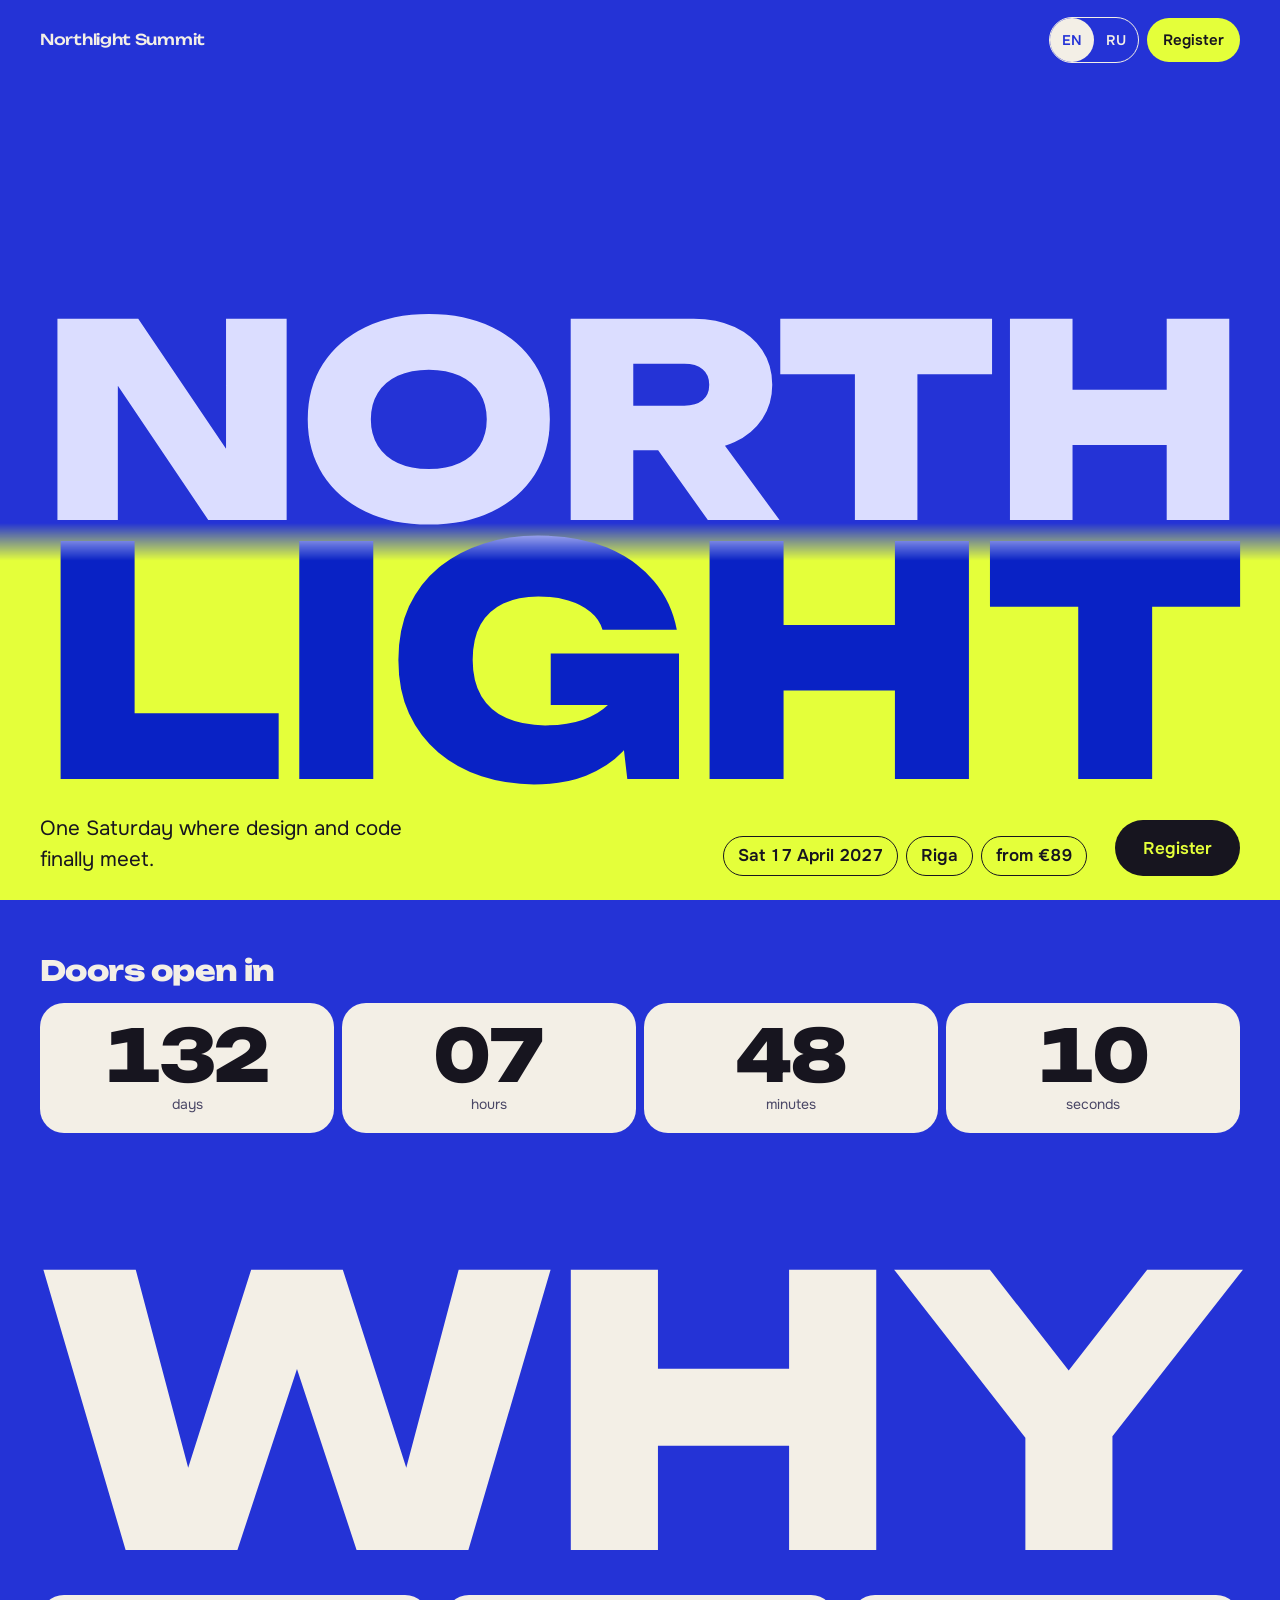
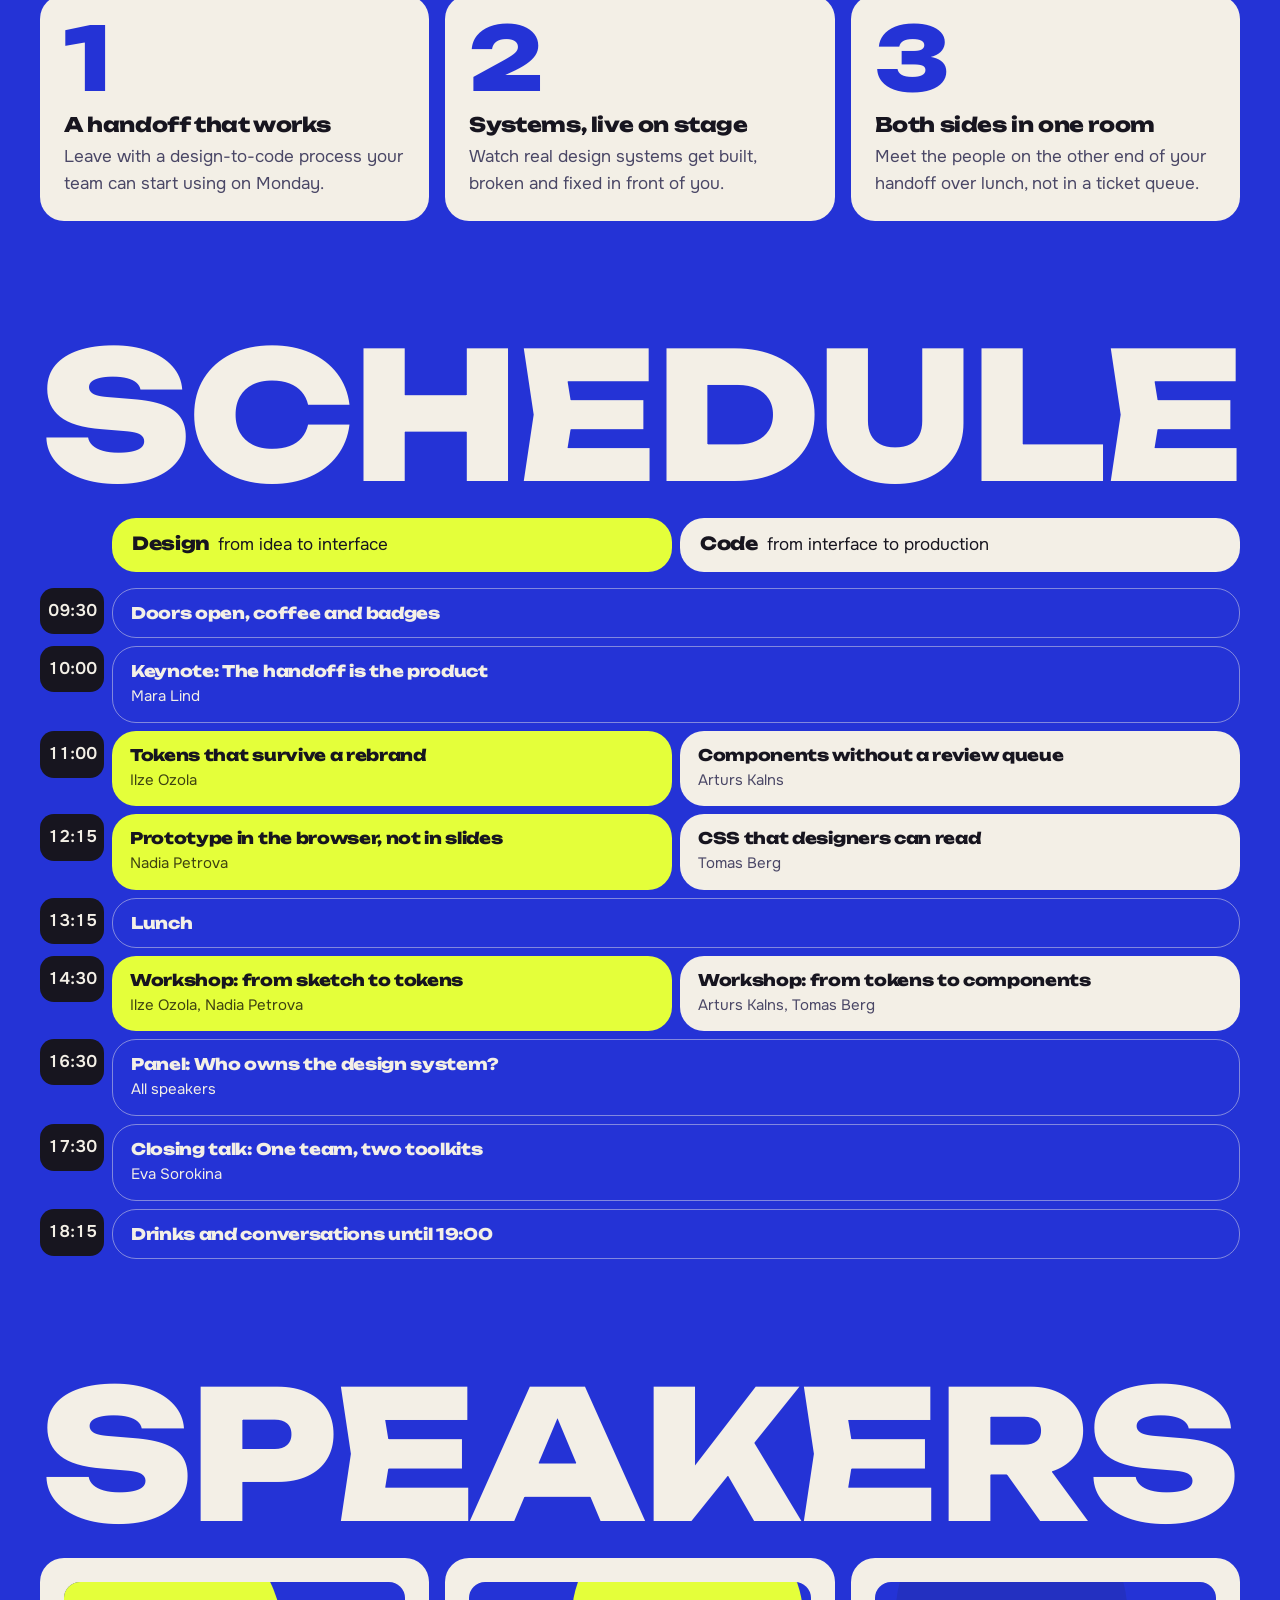
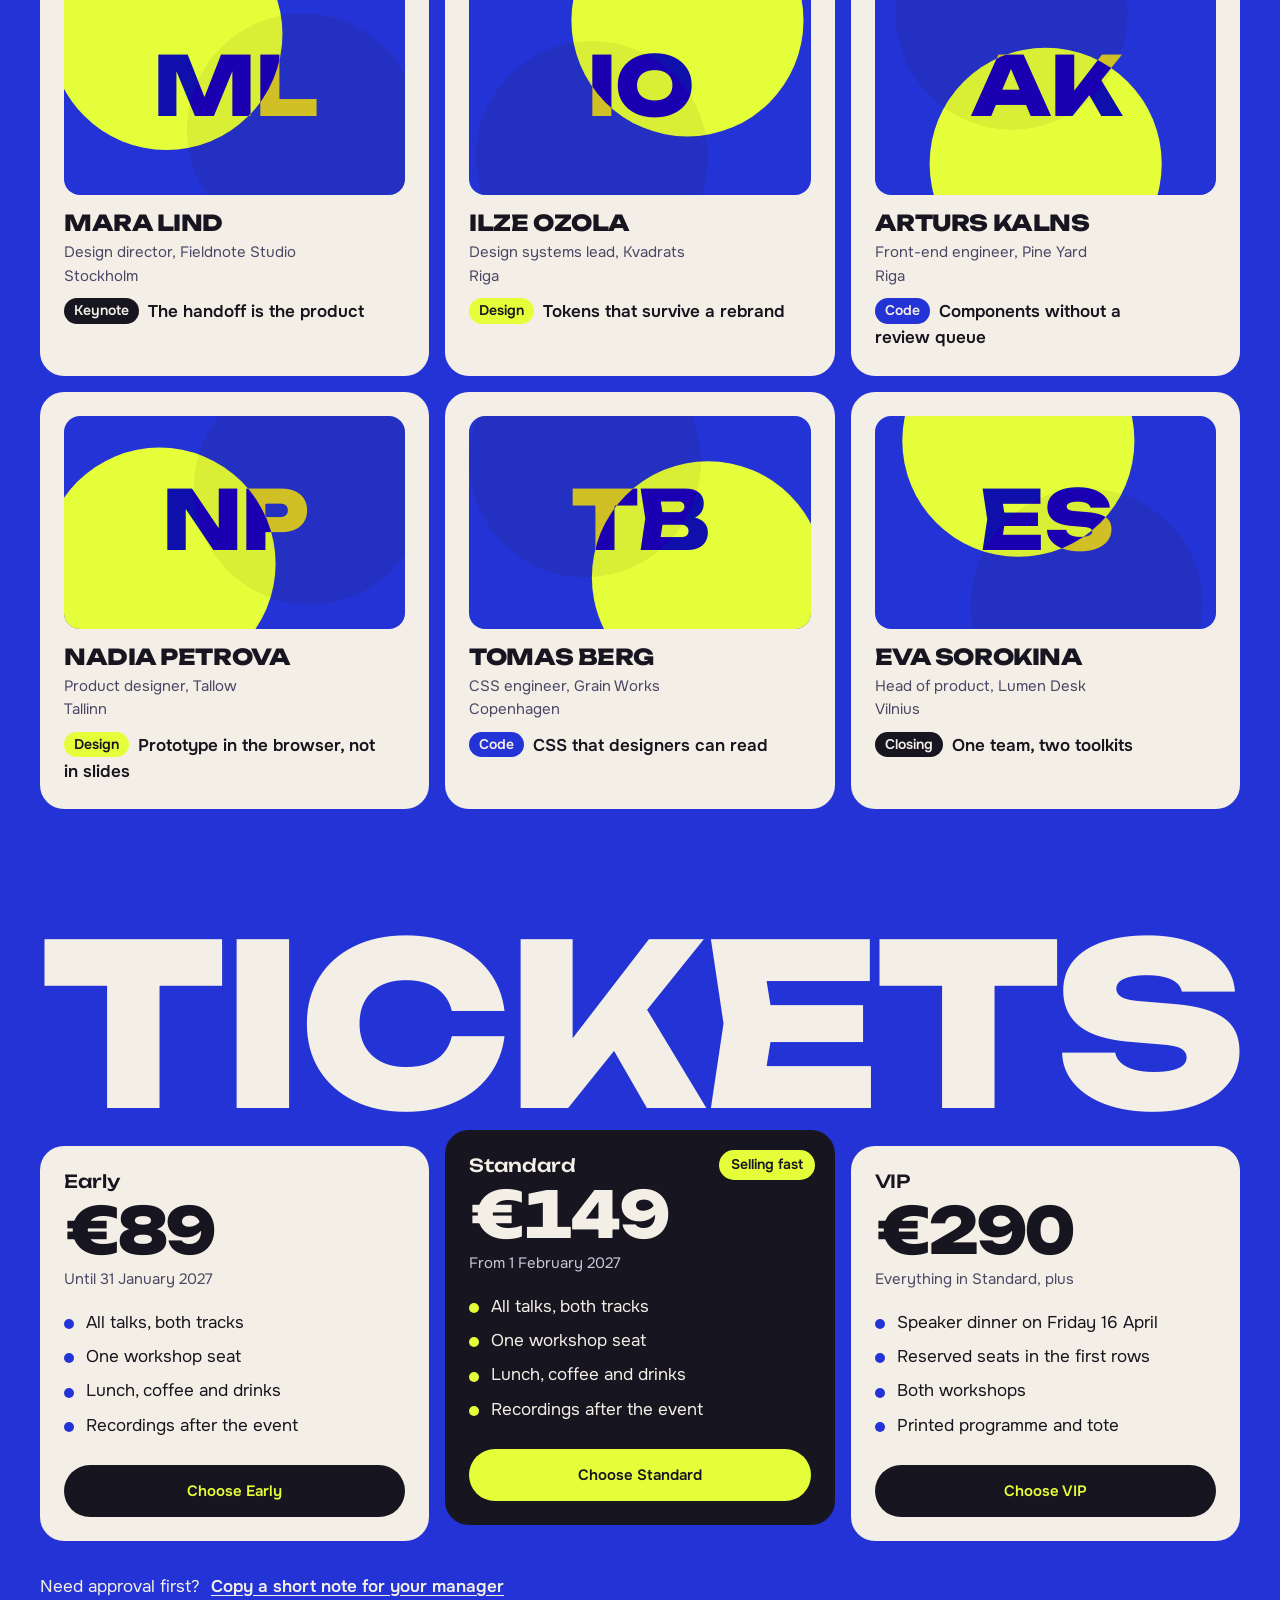
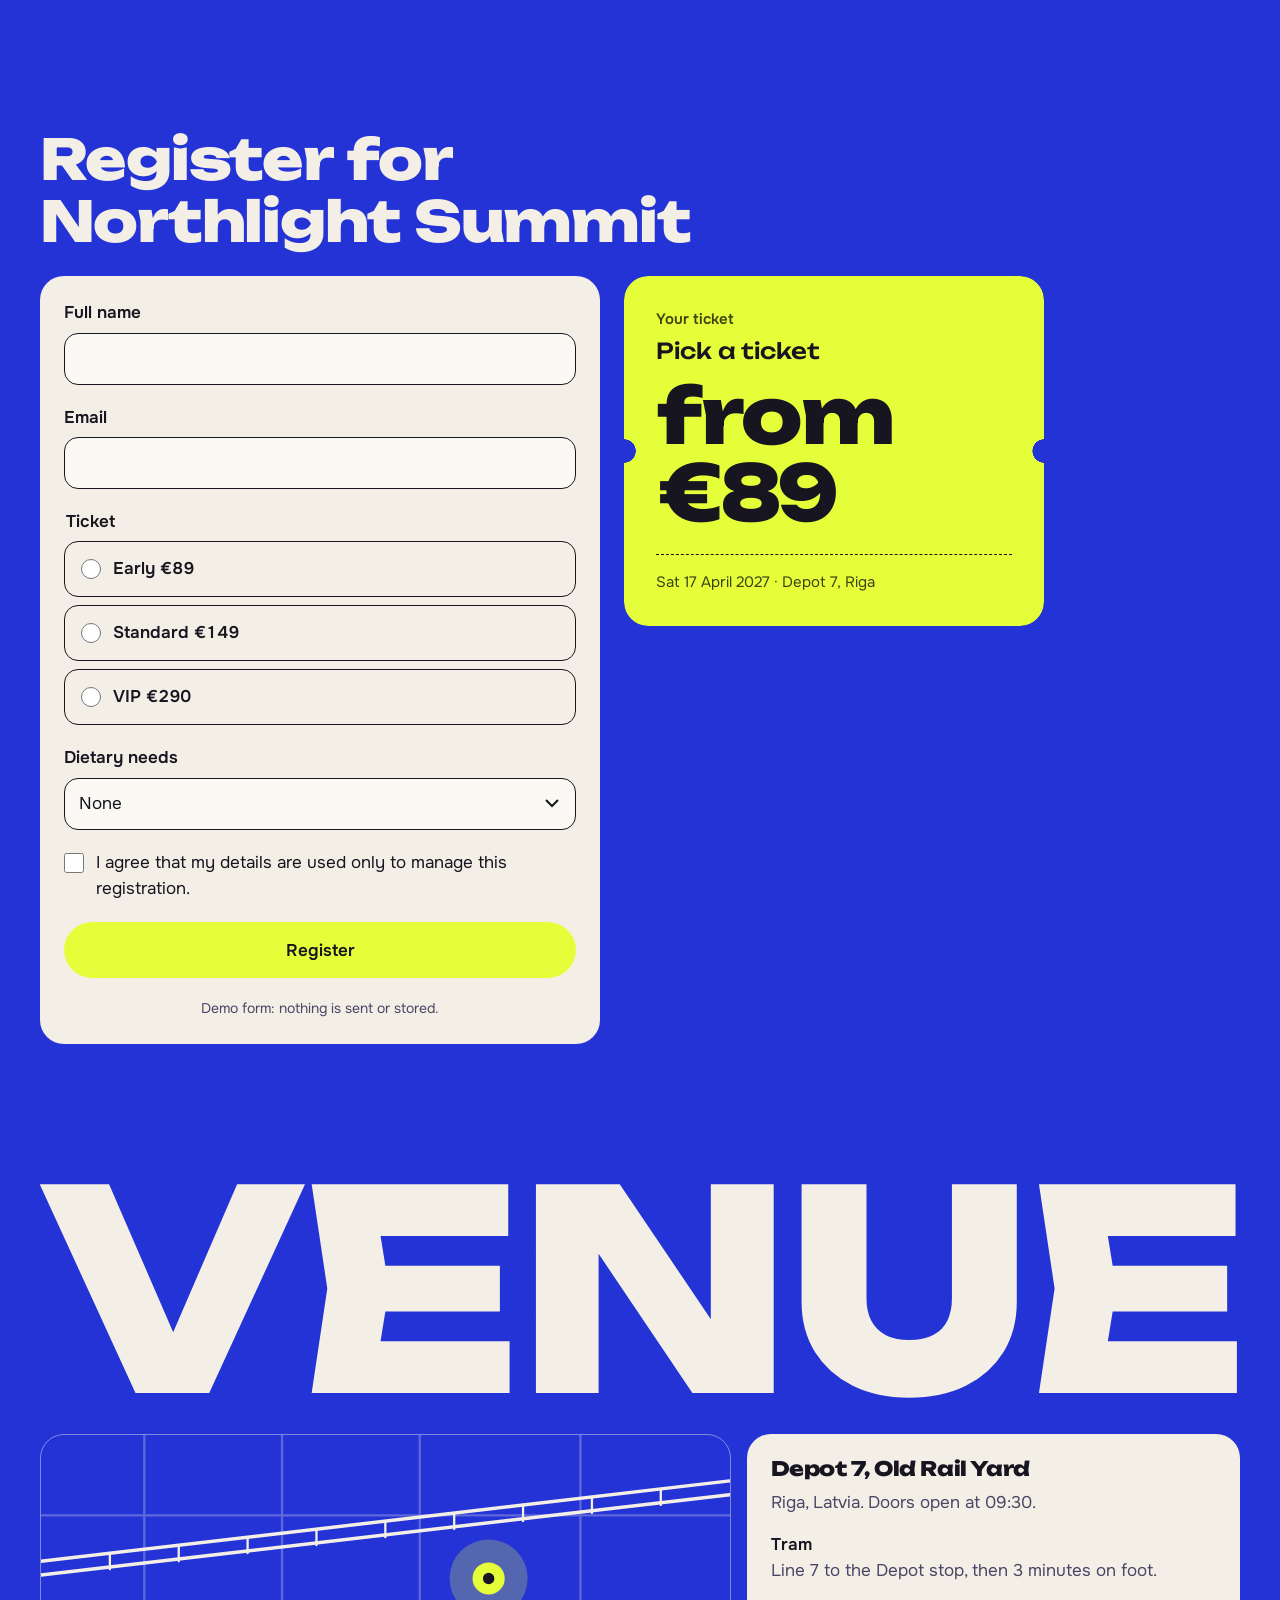
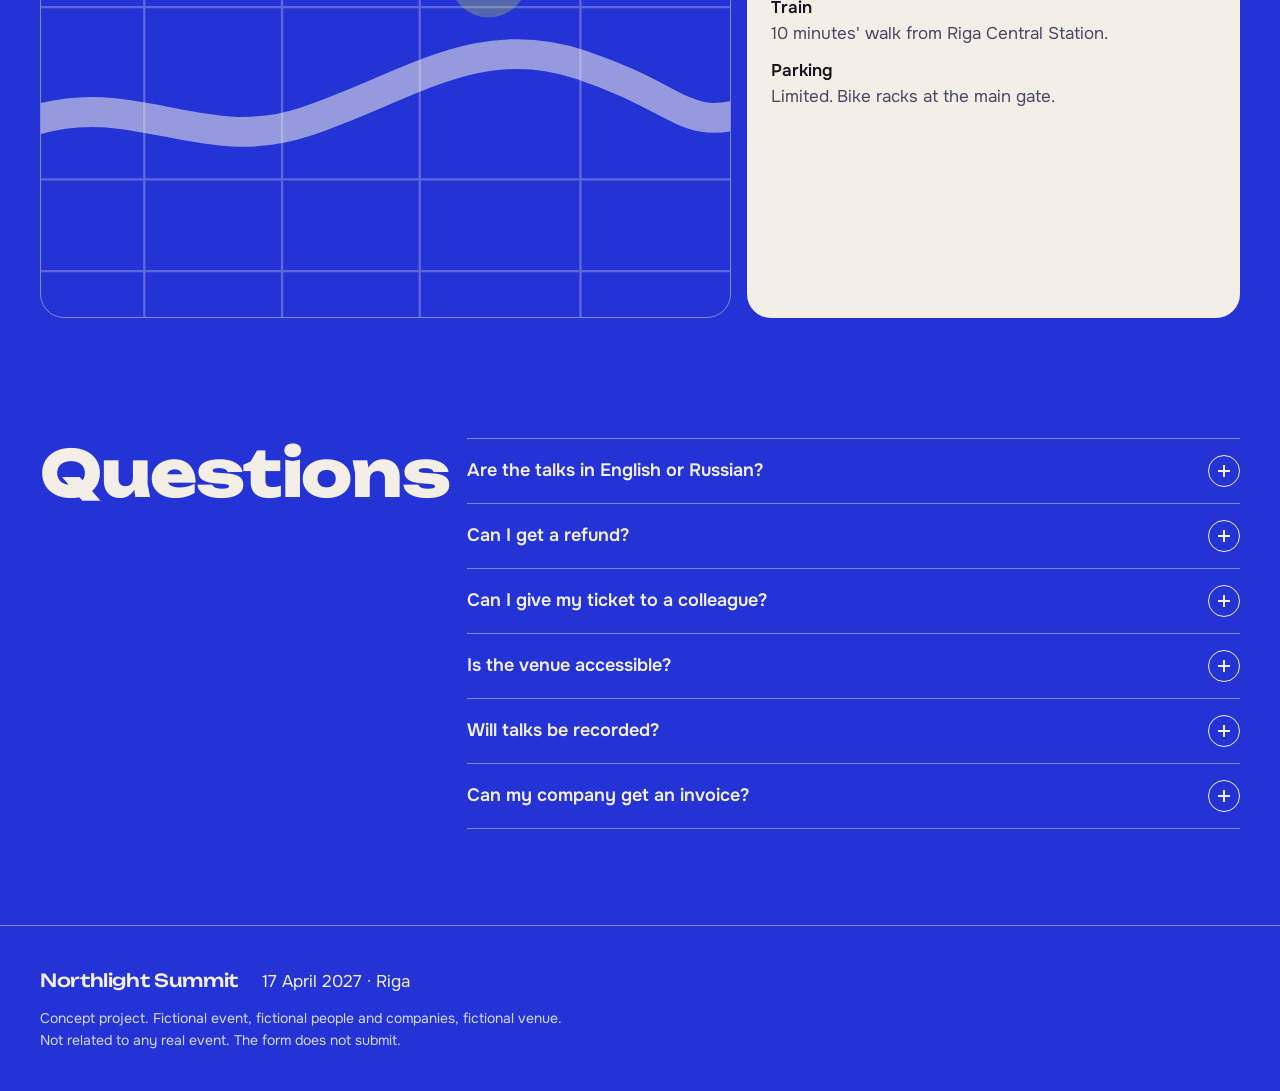
==== commit 0a1f3f34: "Solid outcome numbers, RU hero line, URL tags, GitHub Pages workflow Co-Authored-By: Claude Opus 5.5" ====
--- a/index.html
+++ b/index.html
@@ -9,6 +9,12 @@
 <meta property="og:title" content="Northlight Summit 2027">
 <meta property="og:description" content="One Saturday where design and code finally meet. Riga, 17 April 2027.">
 <meta property="og:type" content="website">
+<meta property="og:url" content="https://kylesson.github.io/northlight-summit/">
+<meta property="og:image" content="https://kylesson.github.io/northlight-summit/og.jpg">
+<meta property="og:image:width" content="1200">
+<meta property="og:image:height" content="630">
+<meta name="twitter:card" content="summary_large_image">
+<link rel="canonical" href="https://kylesson.github.io/northlight-summit/">
 <link rel="icon" href="favicon.svg" type="image/svg+xml">
 <link rel="preload" href="fonts/unbounded-800.woff2" as="font" type="font/woff2" crossorigin>
 <link rel="stylesheet" href="style.css">
--- a/style.css
+++ b/style.css
@@ -6,6 +6,7 @@
 :root{
   --field:#2433D6;--paper:#F3EFE6;--ink:#17151F;--acid:#E4FF3A;--muted:#4A4766;
   --title:#DBDDFF;--err:#B3261E;--acid-ink:#3E4310;--paper-hi:#FBF9F4;
+  --acid-hi:#F0FF8A;--ink-hi:#2C2940;--ink-soft:#C9C5DB;--field-soft:#D6D9F7;
   --r:24px;--r-sm:14px;--pill:999px;--gut:16px;--bar:64px;
   --ease:cubic-bezier(.16,1,.3,1);
   --display:Unbounded,"Arial Black",sans-serif;--text:Onest,system-ui,sans-serif;
@@ -36,7 +37,7 @@
 .btn-acid{background:var(--acid);color:var(--ink)}
 .btn-ink{background:var(--ink);color:var(--acid)}
 .btn-lg{min-height:56px;padding:0 28px;font-size:17px}
-@media (hover:hover){.btn-acid:hover{background:#F0FF8A}.btn-ink:hover{background:#2C2940}}
+@media (hover:hover){.btn-acid:hover{background:var(--acid-hi)}.btn-ink:hover{background:var(--ink-hi)}}
 
 /* top bar */
 .bar{position:sticky;top:0;z-index:10;display:flex;align-items:center;gap:8px;height:var(--bar);padding:0 var(--gut);background:var(--field)}
@@ -47,7 +48,7 @@
 @media (max-width:419px){.mark span{display:none}}
 
 /* hero */
-.hero{position:relative;isolation:isolate;overflow:hidden;min-height:calc(100svh - var(--bar));display:flex;flex-direction:column;padding:0 var(--gut)}
+.hero{position:relative;isolation:isolate;overflow:hidden;min-height:clamp(560px,100svh - var(--bar),680px);display:flex;flex-direction:column;padding:0 var(--gut)}
 .hero-field{position:absolute;inset:auto 0 0;height:46%;background:var(--acid);z-index:-1;
   -webkit-mask:linear-gradient(180deg,transparent,#000 10%);mask:linear-gradient(180deg,transparent,#000 10%)}
 .hero-title{margin-top:auto;line-height:.82;mix-blend-mode:difference;color:var(--title);font-size:inherit}
@@ -87,7 +88,7 @@
 /* why */
 .outcomes{display:grid;gap:16px}
 .outcomes .panel{display:grid;gap:8px;align-content:start}
-.num{font:800 88px/.9 var(--display);color:transparent;-webkit-text-stroke:2px var(--field);margin-bottom:8px}
+.num{font:800 88px/.9 var(--display);letter-spacing:-.04em;color:var(--field);margin-bottom:8px}
 
 /* schedule */
 .tracks{display:grid;gap:8px;margin-bottom:16px}
@@ -136,7 +137,7 @@
 .tix .btn{align-self:stretch;min-height:52px}
 .tix-hot{background:var(--ink);color:var(--paper)}
 .tix-hot p,.tix-hot .price{color:var(--paper)!important}
-.tix-hot p.tix-note{color:#C9C5DB!important}
+.tix-hot p.tix-note{color:var(--ink-soft)!important}
 .tix-hot li::before{background:var(--acid)}
 .hot{position:absolute;top:20px;right:20px;background:var(--acid);color:var(--ink);border-radius:var(--pill);padding:4px 12px;font-size:14px;font-weight:600}
 .boss{margin-top:24px}
@@ -199,7 +200,7 @@
 /* footer */
 .foot{margin-top:96px;padding:32px var(--gut) 96px;border-top:1.5px solid color-mix(in oklab,var(--paper) 45%,transparent);display:grid;gap:6px}
 .foot .mark{font-size:18px}
-.disc{font-size:14px;max-width:60ch;color:#D6D9F7}
+.disc{font-size:14px;max-width:60ch;color:var(--field-soft)}
 
 /* phone dock: shows after the hero, hides at the form */
 .dock{position:fixed;left:var(--gut);right:var(--gut);bottom:12px;z-index:9;min-height:56px;font-size:17px;box-shadow:0 8px 24px rgb(14 20 90 / .35);
@@ -208,6 +209,7 @@
 
 @media (min-width:768px){
   :root{--gut:40px;--bar:80px}
+  .hero{min-height:calc(100svh - var(--bar))}
   .sec{padding-top:120px}
   .hero-foot{grid-template-columns:1fr auto auto;align-items:end;gap:28px}
   .outcomes,.tickets{grid-template-columns:repeat(3,1fr)}
